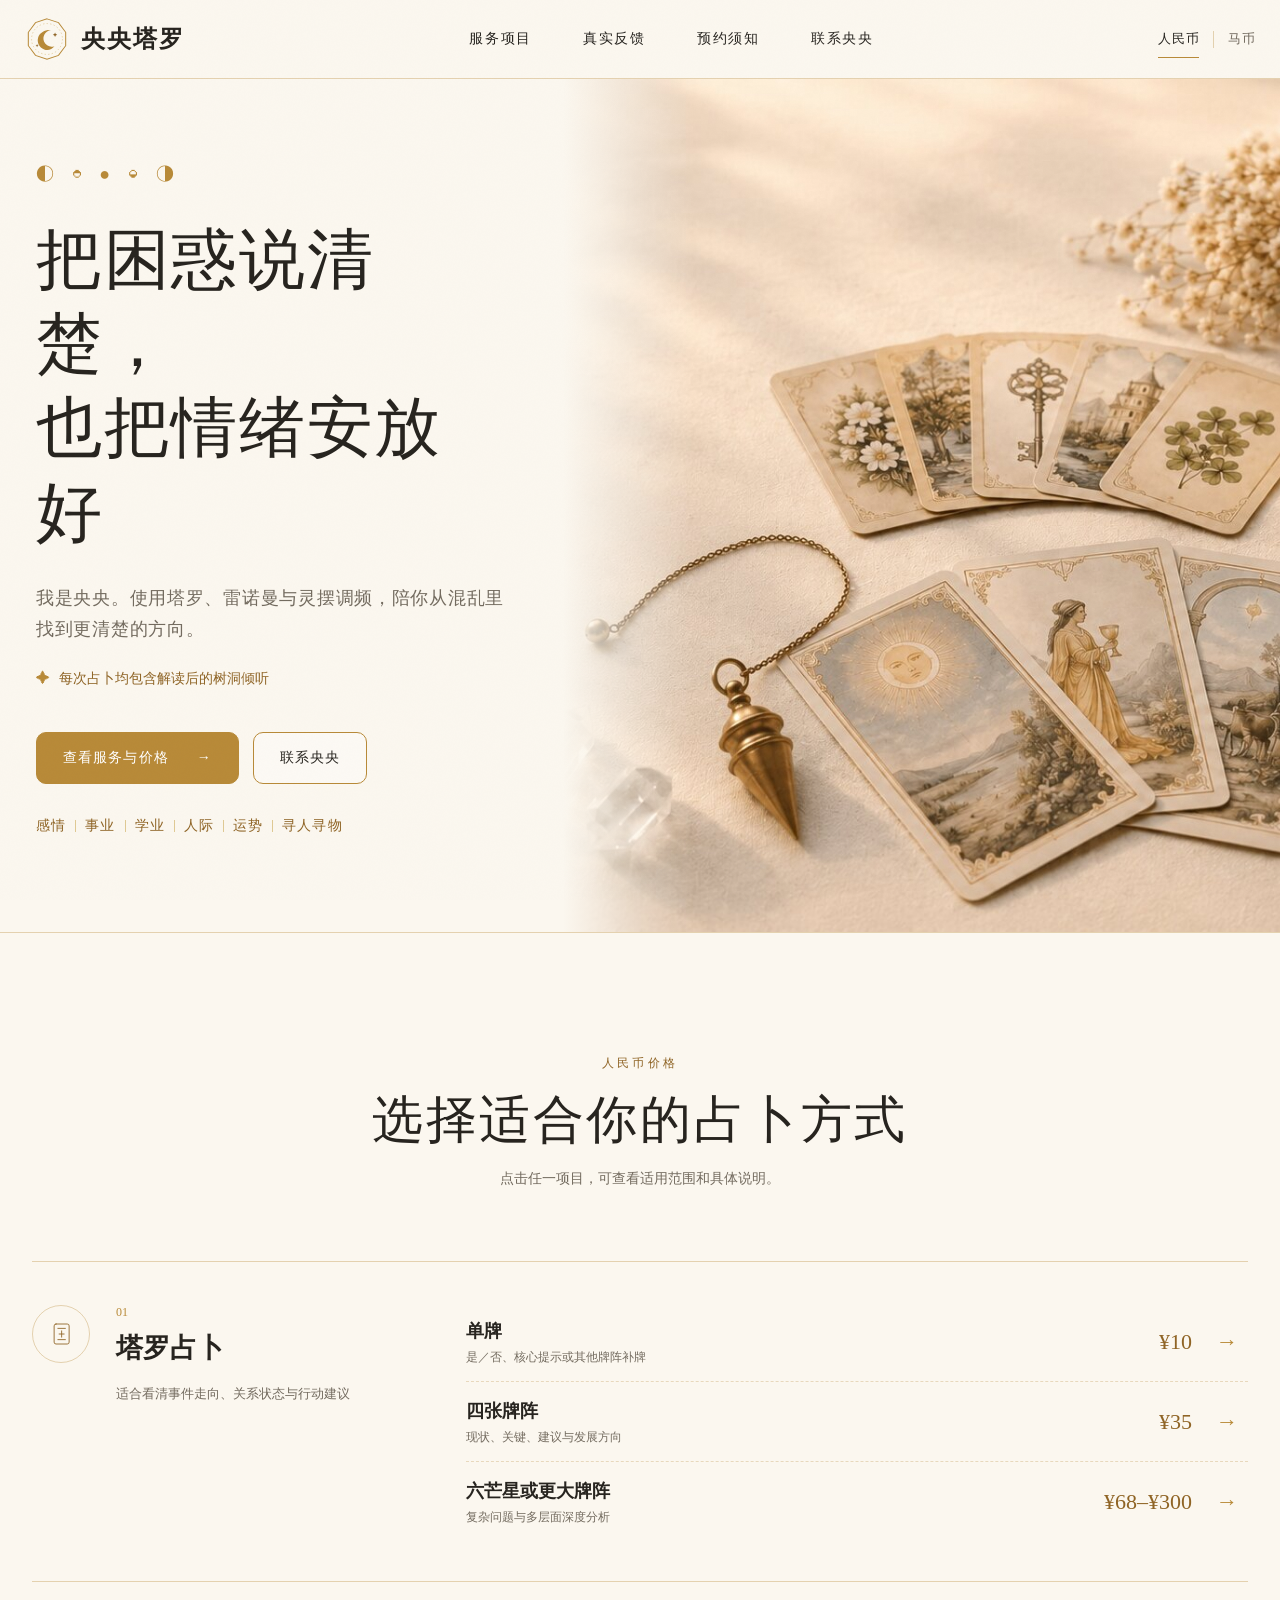
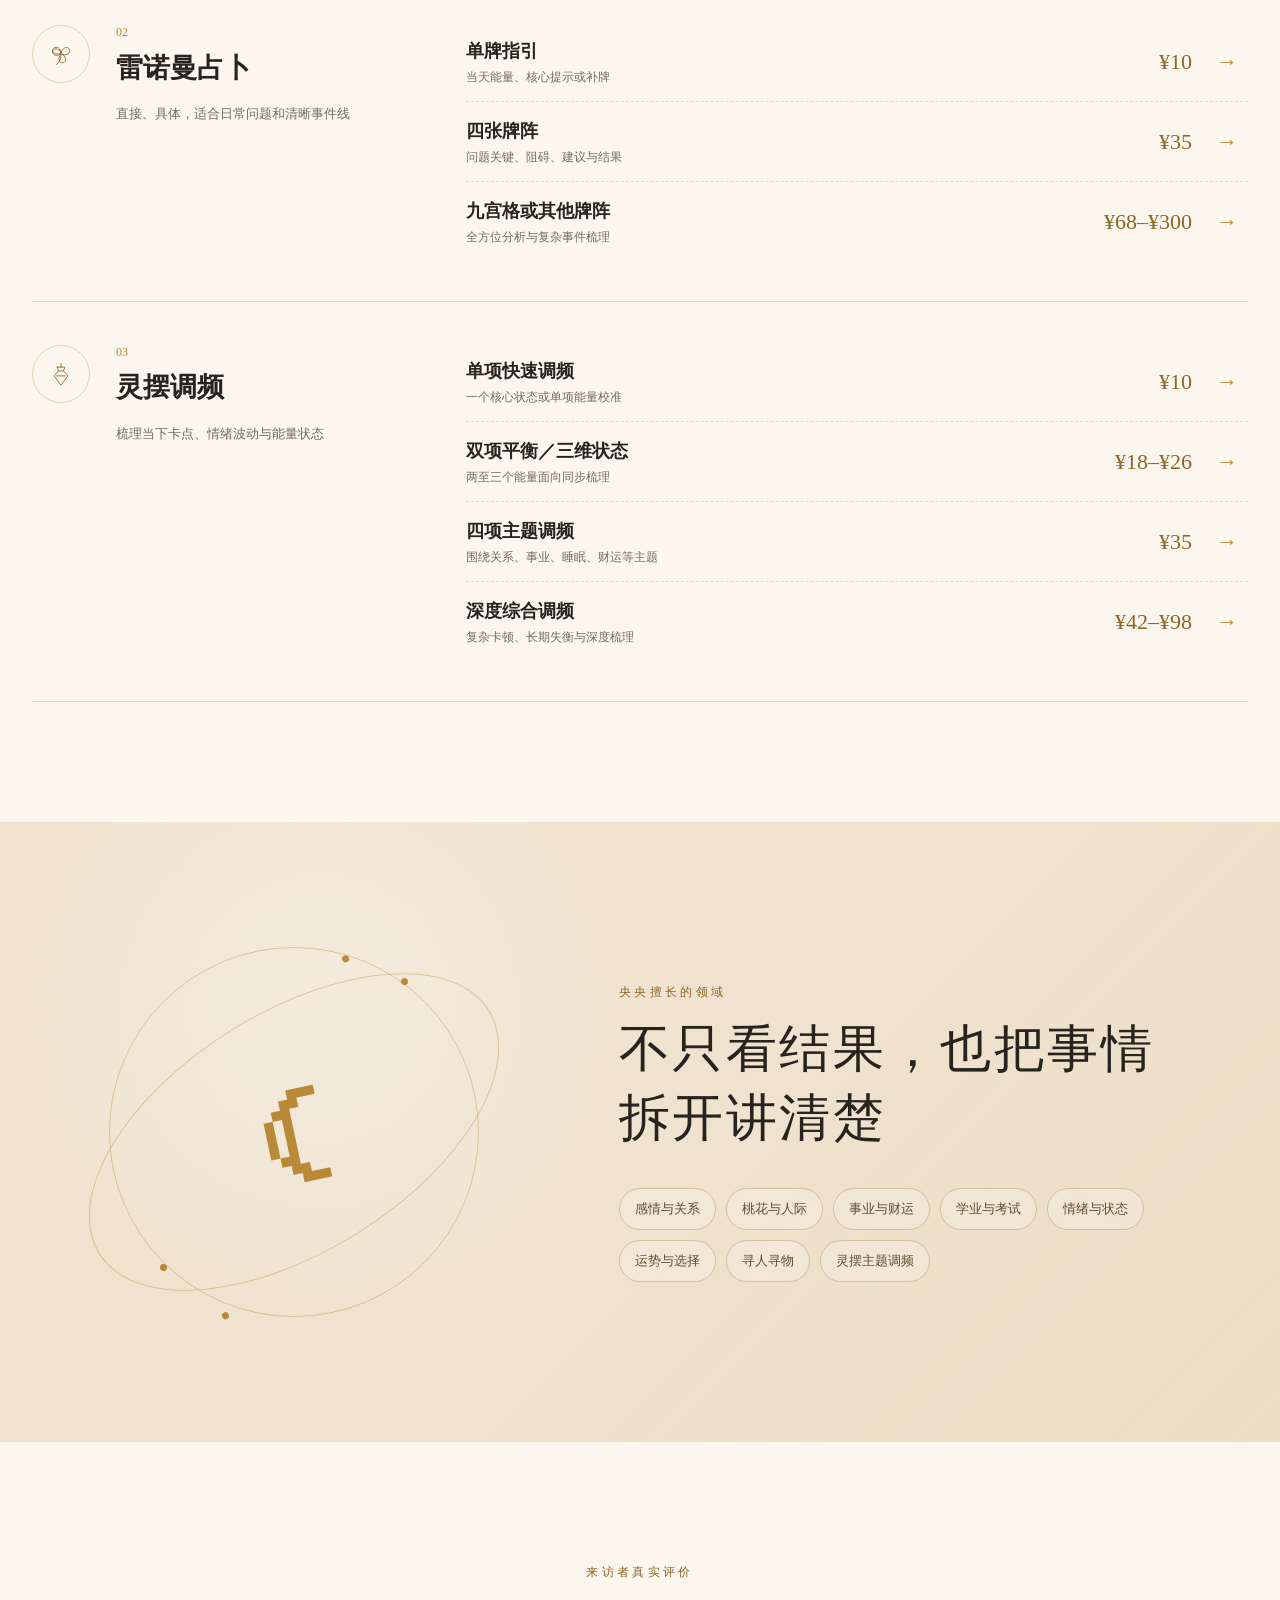
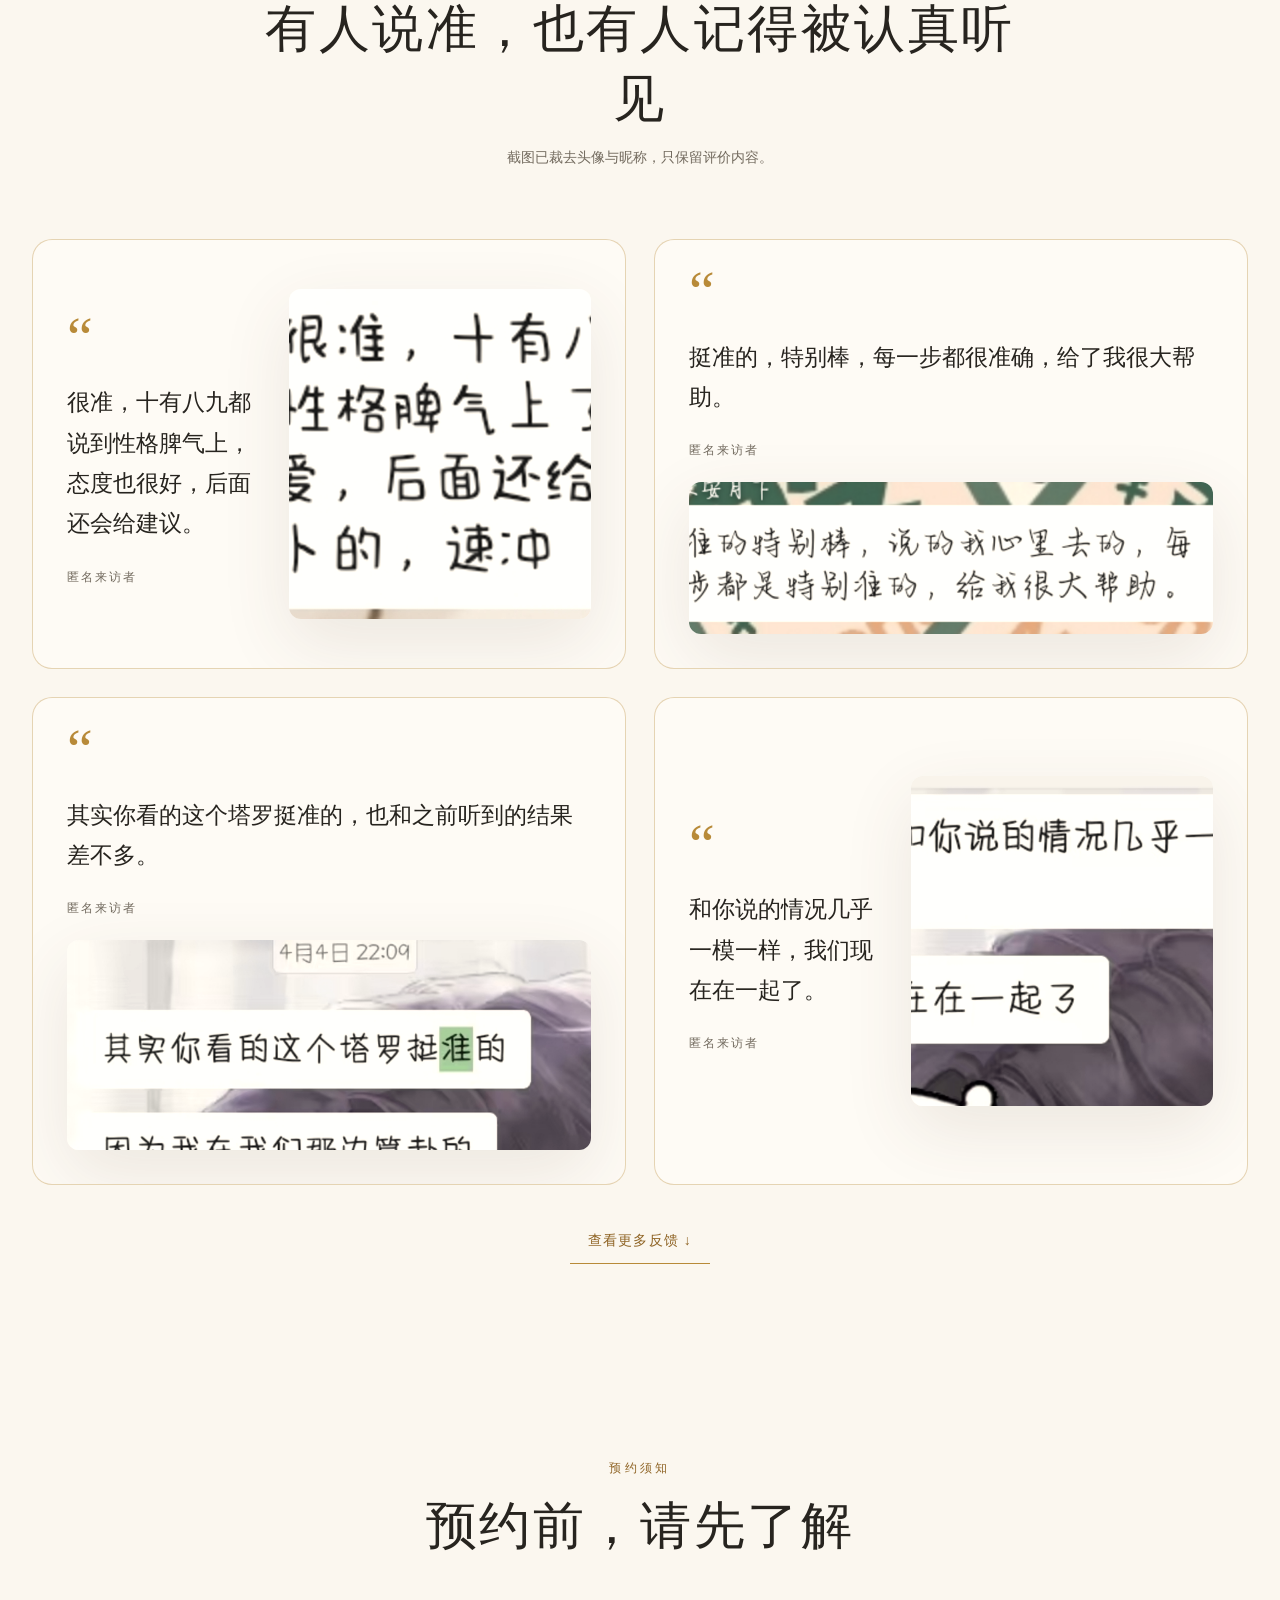
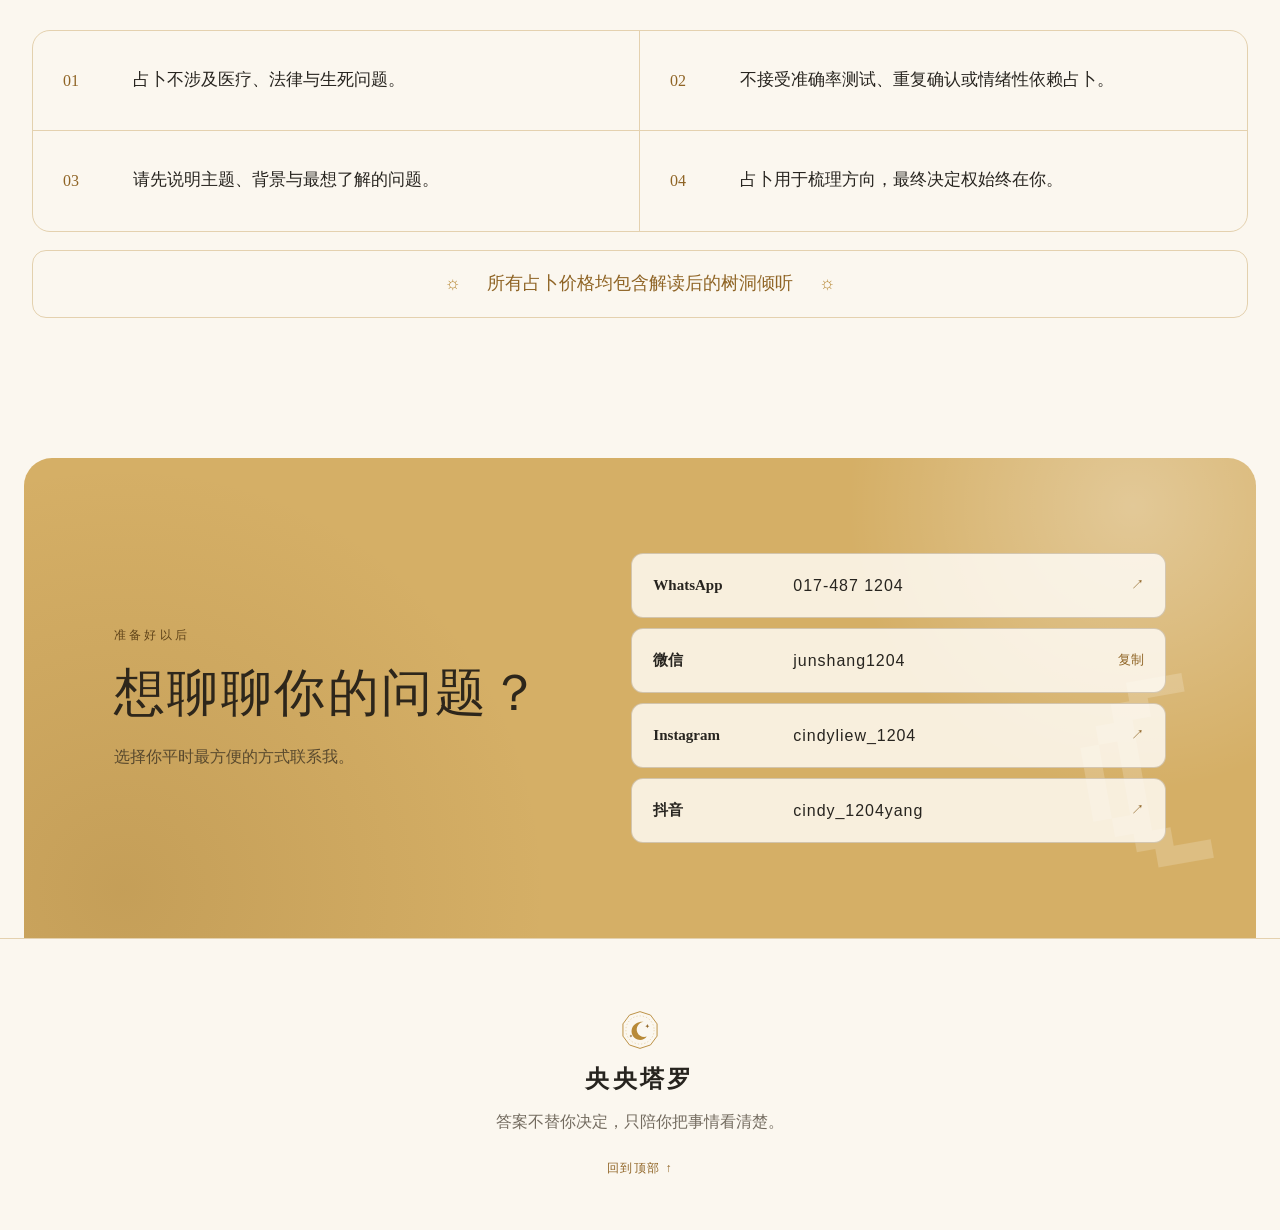
==== index.html @ 9840c4d9 "Publish Yangyang Tarot website" ====
<!doctype html>
<html lang="zh-CN">
  <head>
    <meta charset="UTF-8" />
    <meta name="viewport" content="width=device-width, initial-scale=1.0" />
    <meta name="theme-color" content="#fbf7ef" />
    <meta name="description" content="央央塔罗：塔罗、雷诺曼与灵摆调频，占卜后包含树洞倾听。" />
    <meta property="og:title" content="央央塔罗｜把事情看清楚" />
    <meta property="og:description" content="塔罗、雷诺曼与灵摆调频。每次占卜均包含解读后的树洞倾听。" />
    <meta property="og:url" content="https://xizhou1204.github.io/yangyang-tarot/" />
    <meta property="og:image" content="https://xizhou1204.github.io/yangyang-tarot/assets/images/hero-still-life-v2.jpg" />
    <meta name="twitter:card" content="summary_large_image" />
    <title>央央塔罗｜人民币服务</title>
    <link rel="icon" href="./favicon.svg" type="image/svg+xml" />
    <link rel="manifest" href="./site.webmanifest" />
    <link rel="stylesheet" href="./styles.css" />
    <script src="./app.js" defer></script>
  </head>
  <body data-currency="rmb">
    <a class="skip-link" href="#main">跳到主要内容</a>
    <header class="site-header">
      <div class="header-inner">
        <a class="brand" href="./index.html" aria-label="央央塔罗首页">
          <img src="./assets/brand-mark.svg" alt="" width="46" height="46" />
          <span>央央塔罗</span>
        </a>
        <button class="menu-toggle" type="button" aria-expanded="false" aria-controls="site-nav">
          <span></span><span></span>
          <span class="sr-only">打开菜单</span>
        </button>
        <nav class="site-nav" id="site-nav" aria-label="主要导航">
          <a href="#services">服务项目</a>
          <a href="#feedback">真实反馈</a>
          <a href="#notes">预约须知</a>
          <a href="#contact">联系央央</a>
        </nav>
        <div class="currency-switch" aria-label="选择价格币种">
          <a class="active" href="./index.html" aria-current="page">人民币</a>
          <i aria-hidden="true"></i>
          <a href="./myr.html">马币</a>
        </div>
      </div>
    </header>

    <main id="main">
      <section class="hero" aria-labelledby="hero-title">
        <div class="hero-copy reveal">
          <div class="moon-phases" aria-hidden="true">◐ ◓ ● ◒ ◑</div>
          <h1 id="hero-title">把困惑说清楚，<br />也把情绪安放好</h1>
          <p class="hero-intro">我是央央。使用塔罗、雷诺曼与灵摆调频，陪你从混乱里找到更清楚的方向。</p>
          <p class="included-note"><span aria-hidden="true">✦</span> 每次占卜均包含解读后的树洞倾听</p>
          <div class="hero-actions">
            <a class="button button-primary" href="#services">查看服务与价格 <span aria-hidden="true">→</span></a>
            <a class="button button-secondary" href="#contact">联系央央</a>
          </div>
          <p class="scope-line">感情 <i></i> 事业 <i></i> 学业 <i></i> 人际 <i></i> 运势 <i></i> 寻人寻物</p>
        </div>
        <figure class="hero-visual reveal" aria-label="塔罗牌、雷诺曼牌与灵摆静物">
          <img src="./assets/images/hero-still-life-v2.jpg" alt="奶油色桌面上的塔罗牌、雷诺曼牌、灵摆和水晶" />
        </figure>
      </section>

      <section class="services section-shell" id="services" aria-labelledby="services-title">
        <header class="section-heading reveal">
          <p>人民币价格</p>
          <h2 id="services-title">选择适合你的占卜方式</h2>
          <span>点击任一项目，可查看适用范围和具体说明。</span>
        </header>
        <div class="service-groups" id="service-groups"></div>
      </section>

      <section class="expertise" aria-labelledby="expertise-title">
        <div class="expertise-art" aria-hidden="true">
          <span class="orbit orbit-one"></span><span class="orbit orbit-two"></span><b>☾</b>
        </div>
        <div class="expertise-copy reveal">
          <p>央央擅长的领域</p>
          <h2 id="expertise-title">不只看结果，也把事情拆开讲清楚</h2>
          <div class="topic-list" aria-label="擅长领域">
            <span>感情与关系</span><span>桃花与人际</span><span>事业与财运</span><span>学业与考试</span><span>情绪与状态</span><span>运势与选择</span><span>寻人寻物</span><span>灵摆主题调频</span>
          </div>
        </div>
      </section>

      <section class="feedback section-shell" id="feedback" aria-labelledby="feedback-title">
        <header class="section-heading reveal">
          <p>来访者真实评价</p>
          <h2 id="feedback-title">有人说准，也有人记得被认真听见</h2>
          <span>截图已裁去头像与昵称，只保留评价内容。</span>
        </header>
        <div class="feedback-grid">
          <article class="quote-panel quote-panel-wide reveal">
            <div class="quote-copy"><b>“</b><p>很准，十有八九都说到性格脾气上，态度也很好，后面还会给建议。</p><span>匿名来访者</span></div>
            <img src="./assets/feedback/feedback-accuracy.jpg" alt="匿名客户评价：占卜很准，态度很好，也给了建议" loading="lazy" />
          </article>
          <article class="quote-panel reveal">
            <div class="quote-copy"><b>“</b><p>挺准的，特别棒，每一步都很准确，给了我很大帮助。</p><span>匿名来访者</span></div>
            <img src="./assets/feedback/feedback-gentle.png" alt="匿名客户评价：每一步都很准确，给了很大帮助" loading="lazy" />
          </article>
          <article class="quote-panel extra-feedback reveal" hidden>
            <div class="quote-copy"><b>“</b><p>其实你看的这个塔罗挺准的，也和之前听到的结果差不多。</p><span>匿名来访者</span></div>
            <img src="./assets/feedback/feedback-tarot.jpg" alt="匿名客户评价：塔罗解读很准" loading="lazy" />
          </article>
          <article class="quote-panel quote-panel-wide extra-feedback reveal" hidden>
            <div class="quote-copy"><b>“</b><p>和你说的情况几乎一模一样，我们现在在一起了。</p><span>匿名来访者</span></div>
            <img src="./assets/feedback/feedback-result.jpg" alt="匿名客户反馈：后来发生的情况与解读相符" loading="lazy" />
          </article>
        </div>
        <button class="text-button" id="feedback-toggle" type="button" aria-expanded="false">查看更多反馈 <span aria-hidden="true">↓</span></button>
      </section>

      <section class="notes section-shell" id="notes" aria-labelledby="notes-title">
        <header class="section-heading reveal">
          <p>预约须知</p>
          <h2 id="notes-title">预约前，请先了解</h2>
        </header>
        <ol class="notes-list reveal">
          <li><span>01</span><p>占卜不涉及医疗、法律与生死问题。</p></li>
          <li><span>02</span><p>不接受准确率测试、重复确认或情绪性依赖占卜。</p></li>
          <li><span>03</span><p>请先说明主题、背景与最想了解的问题。</p></li>
          <li><span>04</span><p>占卜用于梳理方向，最终决定权始终在你。</p></li>
        </ol>
        <p class="tree-hole-banner reveal"><span aria-hidden="true">☼</span> 所有占卜价格均包含解读后的树洞倾听 <span aria-hidden="true">☼</span></p>
      </section>

      <section class="contact" id="contact" aria-labelledby="contact-title">
        <div class="contact-intro reveal">
          <p>准备好以后</p>
          <h2 id="contact-title">想聊聊你的问题？</h2>
          <span>选择你平时最方便的方式联系我。</span>
        </div>
        <div class="contact-list reveal">
          <a href="https://wa.me/60174871204" target="_blank" rel="noreferrer"><strong>WhatsApp</strong><span>017-487 1204</span><i aria-hidden="true">↗</i></a>
          <button class="copy-contact" type="button" data-copy="junshang1204"><strong>微信</strong><span>junshang1204</span><i aria-hidden="true">复制</i></button>
          <a href="https://www.instagram.com/cindyliew_1204/" target="_blank" rel="noreferrer"><strong>Instagram</strong><span>cindyliew_1204</span><i aria-hidden="true">↗</i></a>
          <a href="https://www.douyin.com/search/cindy_1204yang" target="_blank" rel="noreferrer"><strong>抖音</strong><span>cindy_1204yang</span><i aria-hidden="true">↗</i></a>
        </div>
      </section>
    </main>

    <footer class="site-footer">
      <img src="./assets/brand-mark.svg" alt="" width="42" height="42" />
      <strong>央央塔罗</strong>
      <p>答案不替你决定，只陪你把事情看清楚。</p>
      <a href="#main">回到顶部 ↑</a>
    </footer>

    <dialog class="service-dialog" id="service-dialog" aria-labelledby="dialog-title">
      <button class="dialog-close" type="button" aria-label="关闭详情">×</button>
      <div id="dialog-content"></div>
    </dialog>
    <div class="toast" id="toast" role="status" aria-live="polite"></div>
  </body>
</html>
---- styles.css ----
:root {
  --ivory: #fbf7ef;
  --ivory-deep: #f4ead9;
  --paper: #fffdf8;
  --ink: #27241f;
  --muted: #736b5f;
  --gold: #b88a38;
  --gold-deep: #8f6425;
  --gold-pale: #dfc994;
  --line: rgba(184, 138, 56, 0.35);
  --serif: "Noto Serif SC", "Songti SC", STSong, "SimSun", serif;
  --sans: "Noto Sans SC", "PingFang SC", "Microsoft YaHei", sans-serif;
  --shadow: 0 24px 70px rgba(89, 63, 25, 0.11);
}

* { box-sizing: border-box; }
html { scroll-behavior: smooth; }
body { margin: 0; color: var(--ink); background: var(--ivory); font-family: var(--sans); font-size: 16px; line-height: 1.7; -webkit-font-smoothing: antialiased; }
body::before { content: ""; position: fixed; inset: 0; pointer-events: none; opacity: .18; z-index: 50; background-image: url("data:image/svg+xml,%3Csvg xmlns='http://www.w3.org/2000/svg' width='160' height='160' viewBox='0 0 160 160'%3E%3Cfilter id='n'%3E%3CfeTurbulence type='fractalNoise' baseFrequency='.7' numOctaves='2' stitchTiles='stitch'/%3E%3C/filter%3E%3Crect width='100%25' height='100%25' filter='url(%23n)' opacity='.08'/%3E%3C/svg%3E"); }
a { color: inherit; text-decoration: none; }
button, input, textarea { font: inherit; }
button { color: inherit; }
img { display: block; max-width: 100%; }
.sr-only { position: absolute; width: 1px; height: 1px; margin: -1px; overflow: hidden; clip: rect(0,0,0,0); white-space: nowrap; }
.skip-link { position: fixed; top: -80px; left: 18px; z-index: 100; padding: 10px 16px; background: var(--ink); color: white; border-radius: 0 0 8px 8px; }
.skip-link:focus { top: 0; }

.site-header { position: sticky; top: 0; z-index: 40; border-bottom: 1px solid var(--line); background: rgba(251, 247, 239, 0.92); backdrop-filter: blur(14px); }
.header-inner { width: min(1320px, calc(100% - 48px)); min-height: 78px; margin: auto; display: grid; grid-template-columns: auto 1fr auto; align-items: center; gap: 38px; }
.brand { display: inline-flex; align-items: center; gap: 11px; font-family: var(--serif); font-size: 24px; font-weight: 700; letter-spacing: .08em; }
.brand img { width: 46px; height: 46px; }
.site-nav { display: flex; justify-content: center; gap: clamp(26px, 4vw, 64px); }
.site-nav a { position: relative; font-size: 14px; letter-spacing: .12em; }
.site-nav a::after { content: ""; position: absolute; left: 0; right: 100%; bottom: -9px; height: 1px; background: var(--gold); transition: right .25s ease; }
.site-nav a:hover::after, .site-nav a:focus-visible::after { right: 0; }
.currency-switch { display: flex; align-items: center; gap: 14px; font-size: 13px; letter-spacing: .06em; }
.currency-switch i { width: 1px; height: 17px; background: var(--line); }
.currency-switch a { position: relative; color: var(--muted); }
.currency-switch a.active { color: var(--ink); }
.currency-switch a.active::after { content: ""; position: absolute; height: 1px; left: 0; right: 0; bottom: -8px; background: var(--gold); }
.menu-toggle { display: none; background: none; border: 0; padding: 10px; }

.hero { min-height: calc(100svh - 78px); display: grid; grid-template-columns: minmax(440px, .88fr) 1.12fr; align-items: stretch; border-bottom: 1px solid var(--line); overflow: hidden; }
.hero-copy { align-self: center; width: min(610px, calc(100% - 60px)); margin-left: max(36px, calc((100vw - 1320px) / 2)); padding: 80px 32px 80px 0; position: relative; z-index: 2; }
.moon-phases { color: var(--gold); font-family: var(--serif); letter-spacing: .38em; font-size: 18px; margin-bottom: 28px; }
.hero h1 { font-family: var(--serif); font-size: clamp(48px, 5.15vw, 82px); font-weight: 500; line-height: 1.28; letter-spacing: .025em; margin: 0 0 28px; }
.hero-intro { max-width: 570px; color: var(--muted); font-family: var(--serif); font-size: 18px; letter-spacing: .04em; margin: 0 0 16px; }
.included-note { display: inline-flex; align-items: center; gap: 9px; padding: 7px 0; color: var(--gold-deep); font-size: 14px; margin: 0; }
.included-note span { color: var(--gold); }
.hero-actions { display: flex; gap: 14px; margin: 34px 0 30px; }
.button { min-height: 52px; display: inline-flex; align-items: center; justify-content: center; gap: 28px; padding: 0 26px; border: 1px solid var(--gold); border-radius: 10px; font-size: 14px; letter-spacing: .08em; transition: transform .25s ease, box-shadow .25s ease, background .25s ease; }
.button:hover { transform: translateY(-2px); box-shadow: 0 12px 28px rgba(104, 75, 30, .14); }
.button-primary { color: white; background: var(--gold); }
.button-primary:hover { background: var(--gold-deep); }
.button-secondary { background: rgba(255,255,255,.28); }
.scope-line { display: flex; flex-wrap: wrap; align-items: center; gap: 9px; color: var(--gold-deep); font-family: var(--serif); font-size: 14px; letter-spacing: .08em; }
.scope-line i { width: 1px; height: 12px; background: var(--gold-pale); }
.hero-visual { margin: 0; min-width: 0; overflow: hidden; position: relative; background: var(--ivory-deep); }
.hero-visual::before { content: ""; position: absolute; inset: 0 auto 0 0; width: 18%; z-index: 1; background: linear-gradient(90deg, var(--ivory), transparent); }
.hero-visual img { width: 100%; height: 100%; object-fit: cover; object-position: 52% center; }

.section-shell { width: min(1240px, calc(100% - 64px)); margin: 0 auto; padding: 120px 0; }
.section-heading { text-align: center; max-width: 790px; margin: 0 auto 70px; }
.section-heading > p, .expertise-copy > p, .contact-intro > p { margin: 0 0 12px; color: var(--gold-deep); font-size: 12px; letter-spacing: .28em; }
.section-heading h2, .expertise h2, .contact h2 { margin: 0; font-family: var(--serif); font-weight: 500; font-size: clamp(34px, 4vw, 56px); line-height: 1.35; letter-spacing: .05em; }
.section-heading > span { display: block; margin-top: 13px; color: var(--muted); font-size: 14px; }
.service-groups { border-top: 1px solid var(--line); }
.service-group { display: grid; grid-template-columns: minmax(260px, .72fr) 1.45fr; gap: 46px; padding: 40px 0; border-bottom: 1px solid var(--line); }
.service-intro { position: relative; padding-left: 84px; align-self: start; }
.service-icon { position: absolute; left: 0; top: 3px; width: 58px; height: 58px; border: 1px solid var(--line); border-radius: 50%; display: grid; place-items: center; color: var(--gold-deep); }
.service-icon svg { width: 30px; height: 30px; fill: none; stroke: currentColor; stroke-width: 1.4; stroke-linecap: round; stroke-linejoin: round; }
.service-intro > p { margin: 0; color: var(--gold); font-family: var(--serif); font-size: 12px; }
.service-intro h3 { font-family: var(--serif); font-size: 27px; margin: 3px 0 8px; font-weight: 600; }
.service-intro > span { color: var(--muted); font-size: 13px; line-height: 1.7; }
.price-list { display: grid; }
.price-row { width: 100%; min-height: 74px; padding: 14px 0; display: grid; grid-template-columns: 1fr auto 32px; align-items: center; gap: 24px; text-align: left; border: 0; border-bottom: 1px dashed rgba(184,138,56,.28); background: transparent; cursor: pointer; }
.price-row:last-child { border-bottom: 0; }
.price-row span { display: flex; flex-direction: column; }
.price-row strong { font-family: var(--serif); font-size: 18px; font-weight: 600; }
.price-row small { color: var(--muted); font-size: 12px; }
.price-row > b { color: var(--gold-deep); font-family: var(--serif); font-size: 22px; white-space: nowrap; font-weight: 500; }
.price-row > i { color: var(--gold); font-style: normal; font-size: 22px; transition: transform .25s ease; }
.price-row:hover > i { transform: translateX(6px); }

.expertise { position: relative; min-height: 620px; display: grid; grid-template-columns: .92fr 1.08fr; background: #efe2ce; overflow: hidden; }
.expertise::before { content: ""; position: absolute; inset: 0; opacity: .32; background: radial-gradient(circle at 25% 30%, white, transparent 34%), linear-gradient(135deg, transparent 55%, rgba(184,138,56,.18)); }
.expertise-art { min-height: 620px; position: relative; display: grid; place-items: center; }
.expertise-art b { font-family: var(--serif); font-size: 150px; font-weight: 400; color: var(--gold); transform: rotate(-12deg); }
.orbit { position: absolute; border: 1px solid rgba(184,138,56,.4); border-radius: 50%; }
.orbit::after, .orbit::before { content: ""; position: absolute; width: 7px; height: 7px; border-radius: 50%; background: var(--gold); }
.orbit-one { width: 370px; height: 370px; }
.orbit-one::after { top: 30px; right: 70px; }
.orbit-one::before { bottom: 45px; left: 50px; }
.orbit-two { width: 240px; height: 460px; transform: rotate(58deg); }
.orbit-two::after { top: 90px; left: -4px; }
.orbit-two::before { bottom: 70px; right: -4px; }
.expertise-copy { align-self: center; max-width: 650px; padding: 90px 80px 90px 30px; position: relative; }
.topic-list { display: flex; flex-wrap: wrap; gap: 10px; margin-top: 36px; }
.topic-list span { padding: 9px 15px; border: 1px solid rgba(143,100,37,.3); border-radius: 999px; color: #5f4d34; background: rgba(255,255,255,.22); font-size: 13px; }

.feedback { padding-bottom: 104px; }
.feedback-grid { display: grid; grid-template-columns: 1fr 1fr; gap: 28px; align-items: stretch; }
.quote-panel { min-height: 430px; position: relative; display: grid; grid-template-rows: auto 1fr; gap: 20px; padding: 34px; border: 1px solid var(--line); border-radius: 20px; background: rgba(255,253,248,.68); overflow: hidden; }
.quote-panel-wide { grid-template-columns: .8fr 1.2fr; grid-template-rows: 1fr; align-items: center; }
.quote-copy b { color: var(--gold); font-family: Georgia, serif; font-size: 58px; line-height: .6; font-weight: 400; }
.quote-copy p { font-family: var(--serif); font-size: clamp(19px, 1.8vw, 27px); line-height: 1.75; margin: 18px 0; }
.quote-copy span { color: var(--muted); font-size: 12px; letter-spacing: .16em; }
.quote-panel img { width: 100%; height: 100%; max-height: 330px; object-fit: cover; object-position: top; border-radius: 12px; filter: saturate(.72) sepia(.14); box-shadow: var(--shadow); }
.quote-panel:not(.quote-panel-wide) img { max-height: 210px; }
.text-button { display: block; margin: 34px auto 0; padding: 10px 18px; color: var(--gold-deep); background: transparent; border: 0; border-bottom: 1px solid var(--gold); cursor: pointer; font-size: 14px; letter-spacing: .08em; }

.notes { padding-top: 90px; }
.notes-list { list-style: none; padding: 0; margin: 0; display: grid; grid-template-columns: 1fr 1fr; border: 1px solid var(--line); border-radius: 18px; overflow: hidden; }
.notes-list li { display: grid; grid-template-columns: 50px 1fr; align-items: center; gap: 20px; min-height: 100px; padding: 20px 30px; border-bottom: 1px solid var(--line); }
.notes-list li:nth-child(odd) { border-right: 1px solid var(--line); }
.notes-list li:nth-last-child(-n+2) { border-bottom: 0; }
.notes-list span { color: var(--gold-deep); font-family: var(--serif); }
.notes-list p { margin: 0; font-family: var(--serif); font-size: 17px; }
.tree-hole-banner { min-height: 68px; margin: 18px 0 0; display: flex; align-items: center; justify-content: center; gap: 26px; border: 1px solid var(--line); border-radius: 14px; color: var(--gold-deep); font-family: var(--serif); font-size: 18px; text-align: center; }
.tree-hole-banner span { color: var(--gold); }

.contact { width: min(1400px, calc(100% - 48px)); min-height: 480px; margin: 20px auto 0; padding: 80px clamp(40px, 7vw, 110px); display: grid; grid-template-columns: .9fr 1.1fr; align-items: center; gap: 80px; color: #2d261b; border-radius: 28px 28px 0 0; background-color: #d5af66; background-image: radial-gradient(circle at 90% 10%, rgba(255,255,255,.32), transparent 24%), radial-gradient(circle at 8% 90%, rgba(112,73,16,.16), transparent 35%); position: relative; overflow: hidden; }
.contact::before { content: "☾"; position: absolute; right: 40px; bottom: -85px; color: rgba(255,255,255,.18); font-family: var(--serif); font-size: 300px; transform: rotate(-10deg); }
.contact-intro, .contact-list { position: relative; z-index: 1; }
.contact-intro > p { color: #5f4319; }
.contact-intro > span { display: block; margin-top: 16px; color: rgba(45,38,27,.72); }
.contact-list { display: grid; gap: 10px; }
.contact-list a, .contact-list button { min-height: 65px; padding: 0 21px; display: grid; grid-template-columns: 120px 1fr auto; align-items: center; gap: 20px; border: 1px solid rgba(93,60,15,.24); border-radius: 12px; color: var(--ink); background: rgba(255,253,248,.82); text-align: left; cursor: pointer; transition: transform .2s ease, background .2s ease; }
.contact-list a:hover, .contact-list button:hover { transform: translateX(5px); background: var(--paper); }
.contact-list strong { font-family: var(--serif); font-size: 15px; }
.contact-list span { letter-spacing: .06em; }
.contact-list i { color: var(--gold-deep); font-style: normal; font-size: 13px; }

.site-footer { padding: 70px 24px 50px; text-align: center; border-top: 1px solid var(--line); }
.site-footer img { width: 42px; margin: auto; }
.site-footer strong { display: block; margin-top: 8px; font-family: var(--serif); font-size: 24px; letter-spacing: .14em; }
.site-footer p { color: var(--muted); margin: 8px 0 18px; font-family: var(--serif); }
.site-footer a { color: var(--gold-deep); font-size: 12px; letter-spacing: .12em; }

.service-dialog { width: min(620px, calc(100% - 32px)); padding: 0; border: 1px solid var(--line); border-radius: 22px; color: var(--ink); background: var(--paper); box-shadow: 0 30px 110px rgba(43,31,14,.3); }
.service-dialog::backdrop { background: rgba(40,32,22,.54); backdrop-filter: blur(4px); }
.dialog-close { position: absolute; top: 16px; right: 18px; width: 38px; height: 38px; border: 1px solid var(--line); border-radius: 50%; background: transparent; cursor: pointer; font-family: var(--serif); font-size: 22px; }
#dialog-content { padding: 56px; }
.dialog-kicker { color: var(--gold-deep); font-size: 12px; letter-spacing: .2em; }
#dialog-content h2 { margin: 5px 0 14px; font-family: var(--serif); font-size: 38px; }
.dialog-description { color: var(--muted); }
.dialog-selected { margin: 26px 0 14px; padding: 24px; display: grid; grid-template-columns: 1fr auto; gap: 4px 20px; border: 1px solid var(--line); border-radius: 14px; background: var(--ivory); }
.dialog-selected span { font-family: var(--serif); font-size: 20px; }
.dialog-selected strong { color: var(--gold-deep); font-family: var(--serif); font-size: 22px; }
.dialog-selected small { grid-column: 1 / -1; color: var(--muted); }
.dialog-included { margin: 0 0 26px; color: var(--gold-deep); font-size: 13px; }
.toast { position: fixed; left: 50%; bottom: 30px; z-index: 90; padding: 10px 18px; border-radius: 999px; color: white; background: var(--ink); transform: translate(-50%, 20px); opacity: 0; pointer-events: none; transition: .25s ease; }
.toast.show { transform: translate(-50%, 0); opacity: 1; }
.reveal { opacity: 0; transform: translateY(24px); transition: opacity .7s ease, transform .7s ease; }
.reveal.visible { opacity: 1; transform: translateY(0); }

@media (max-width: 980px) {
  .header-inner { width: min(100% - 32px, 900px); grid-template-columns: auto 1fr auto; gap: 14px; }
  .brand span { font-size: 20px; }
  .menu-toggle { display: grid; gap: 6px; justify-self: end; }
  .menu-toggle > span:not(.sr-only) { width: 24px; height: 1px; background: var(--ink); }
  .site-nav { display: none; position: absolute; top: 78px; left: 16px; right: 16px; padding: 22px; flex-direction: column; gap: 14px; border: 1px solid var(--line); border-radius: 0 0 16px 16px; background: var(--paper); box-shadow: var(--shadow); }
  .site-nav.open { display: flex; }
  .currency-switch { grid-column: 2; grid-row: 1; justify-self: center; }
  .hero { grid-template-columns: 1fr; min-height: auto; }
  .hero-copy { width: min(760px, calc(100% - 48px)); margin: 0 auto; padding: 76px 0 52px; }
  .hero-visual { min-height: 480px; }
  .hero-visual::before { inset: 0 0 auto; width: 100%; height: 16%; background: linear-gradient(180deg, var(--ivory), transparent); }
  .hero-visual img { object-position: 57% center; }
  .service-group { grid-template-columns: 1fr; }
  .expertise { grid-template-columns: .75fr 1.25fr; }
  .contact { grid-template-columns: 1fr; gap: 40px; }
}

@media (max-width: 680px) {
  .header-inner { min-height: 68px; }
  .brand img { width: 38px; height: 38px; }
  .brand span { font-size: 18px; }
  .currency-switch { font-size: 12px; gap: 9px; }
  .site-nav { top: 68px; }
  .hero-copy { width: calc(100% - 36px); padding-top: 54px; }
  .moon-phases { font-size: 14px; margin-bottom: 20px; }
  .hero h1 { font-size: clamp(38px, 11.5vw, 52px); line-height: 1.32; letter-spacing: 0; }
  .hero-intro { font-size: 16px; }
  .included-note { align-items: flex-start; }
  .hero-actions { flex-direction: column; align-items: stretch; }
  .button { width: 100%; }
  .hero-visual { min-height: 340px; }
  .hero-visual img { object-position: 62% center; }
  .section-shell { width: calc(100% - 36px); padding: 82px 0; }
  .section-heading { margin-bottom: 46px; text-align: left; }
  .section-heading h2, .expertise h2, .contact h2 { font-size: 34px; }
  .service-group { padding: 32px 0; gap: 24px; }
  .service-intro { padding-left: 70px; }
  .service-icon { width: 50px; height: 50px; }
  .price-row { grid-template-columns: 1fr auto 20px; gap: 12px; }
  .price-row strong { font-size: 16px; }
  .price-row small { max-width: 220px; line-height: 1.5; margin-top: 3px; }
  .price-row > b { font-size: 17px; }
  .expertise { display: block; min-height: 0; }
  .expertise-art { min-height: 320px; }
  .orbit-one { width: 240px; height: 240px; }
  .orbit-two { width: 150px; height: 290px; }
  .expertise-art b { font-size: 100px; }
  .expertise-copy { padding: 60px 24px 76px; }
  .topic-list { margin-top: 28px; }
  .feedback-grid { grid-template-columns: 1fr; }
  .quote-panel, .quote-panel-wide { min-height: 0; padding: 24px; grid-template-columns: 1fr; grid-template-rows: auto auto; }
  .quote-panel img { max-height: 230px; }
  .notes { padding-top: 72px; }
  .notes-list { grid-template-columns: 1fr; }
  .notes-list li, .notes-list li:nth-child(odd) { border-right: 0; border-bottom: 1px solid var(--line); }
  .notes-list li:last-child { border-bottom: 0; }
  .tree-hole-banner { padding: 16px; gap: 9px; font-size: 15px; }
  .contact { width: 100%; margin-top: 0; padding: 68px 18px; border-radius: 0; }
  .contact-list a, .contact-list button { grid-template-columns: 88px 1fr auto; gap: 10px; padding: 0 15px; }
  .contact-list span { font-size: 13px; letter-spacing: 0; }
  #dialog-content { padding: 52px 24px 30px; }
  #dialog-content h2 { font-size: 32px; }
}

@media (prefers-reduced-motion: reduce) {
  *, *::before, *::after { scroll-behavior: auto !important; animation: none !important; transition-duration: .01ms !important; }
  .reveal { opacity: 1; transform: none; }
}
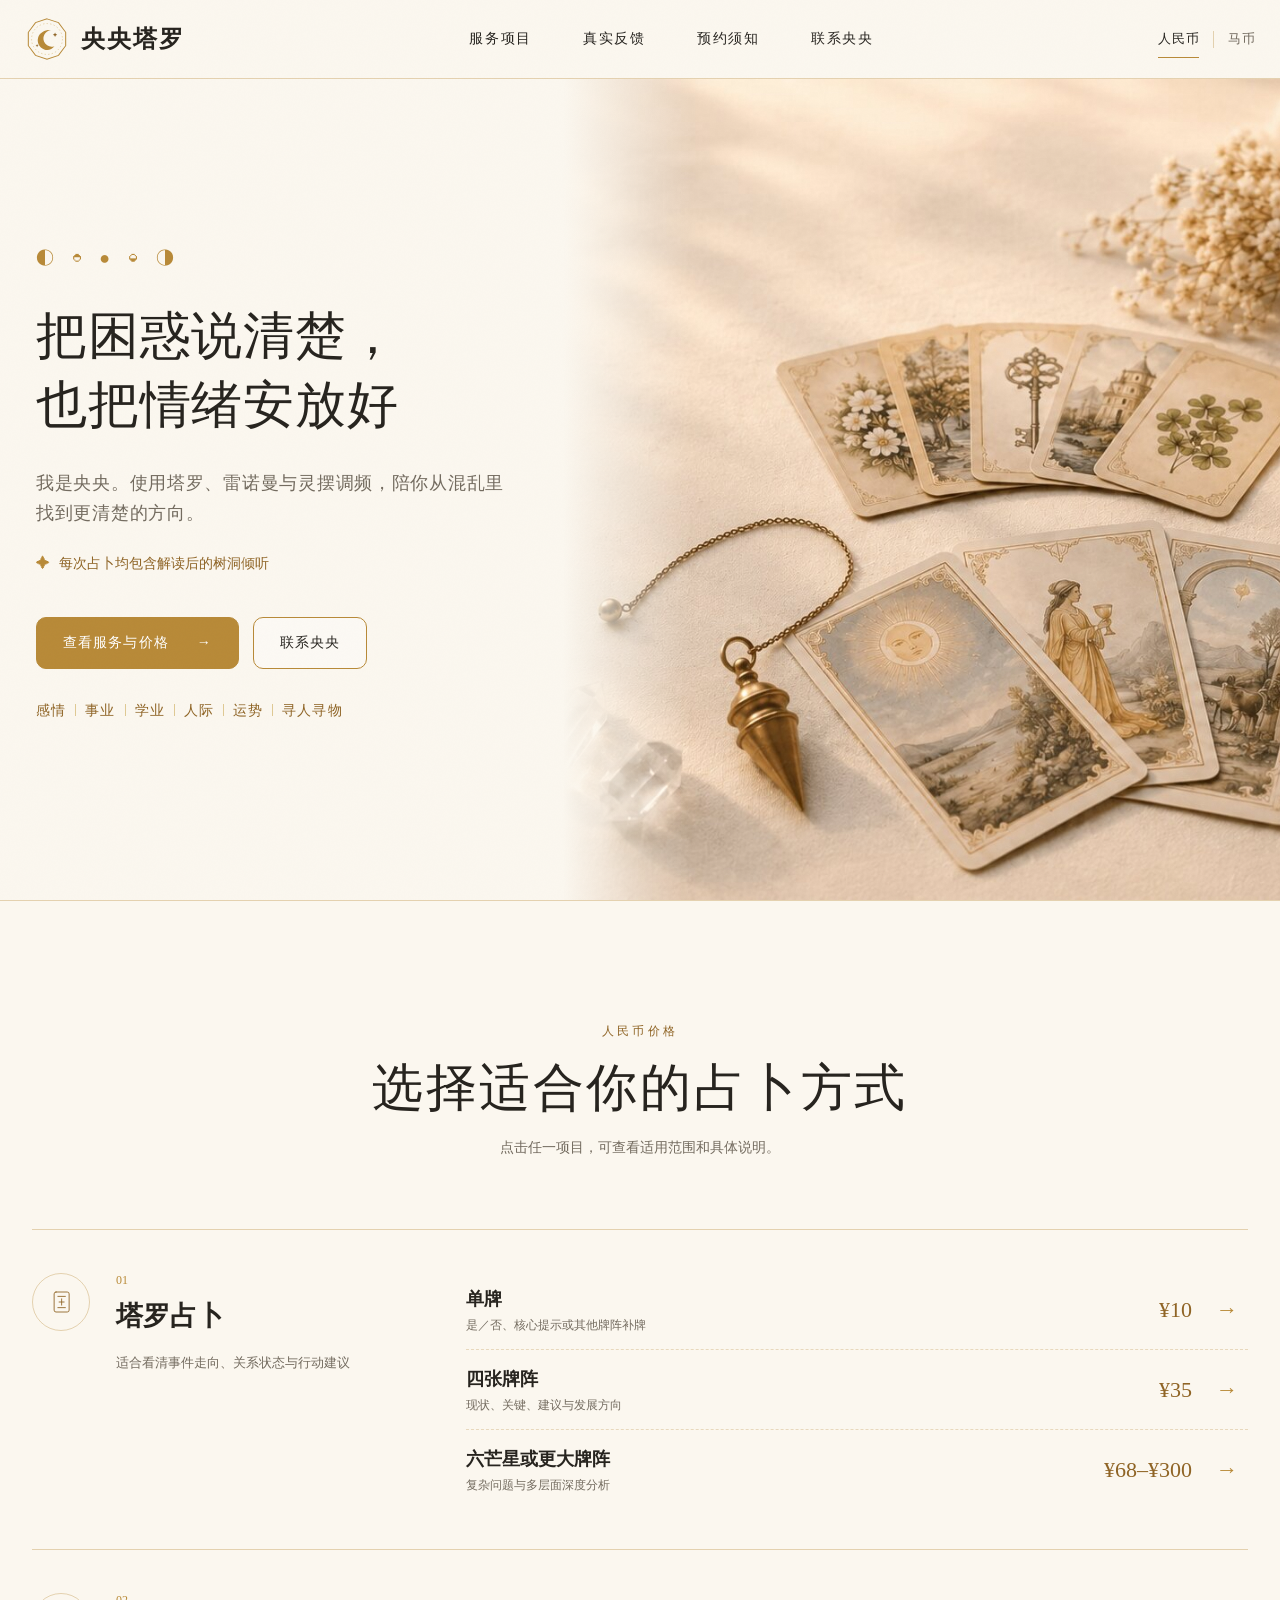
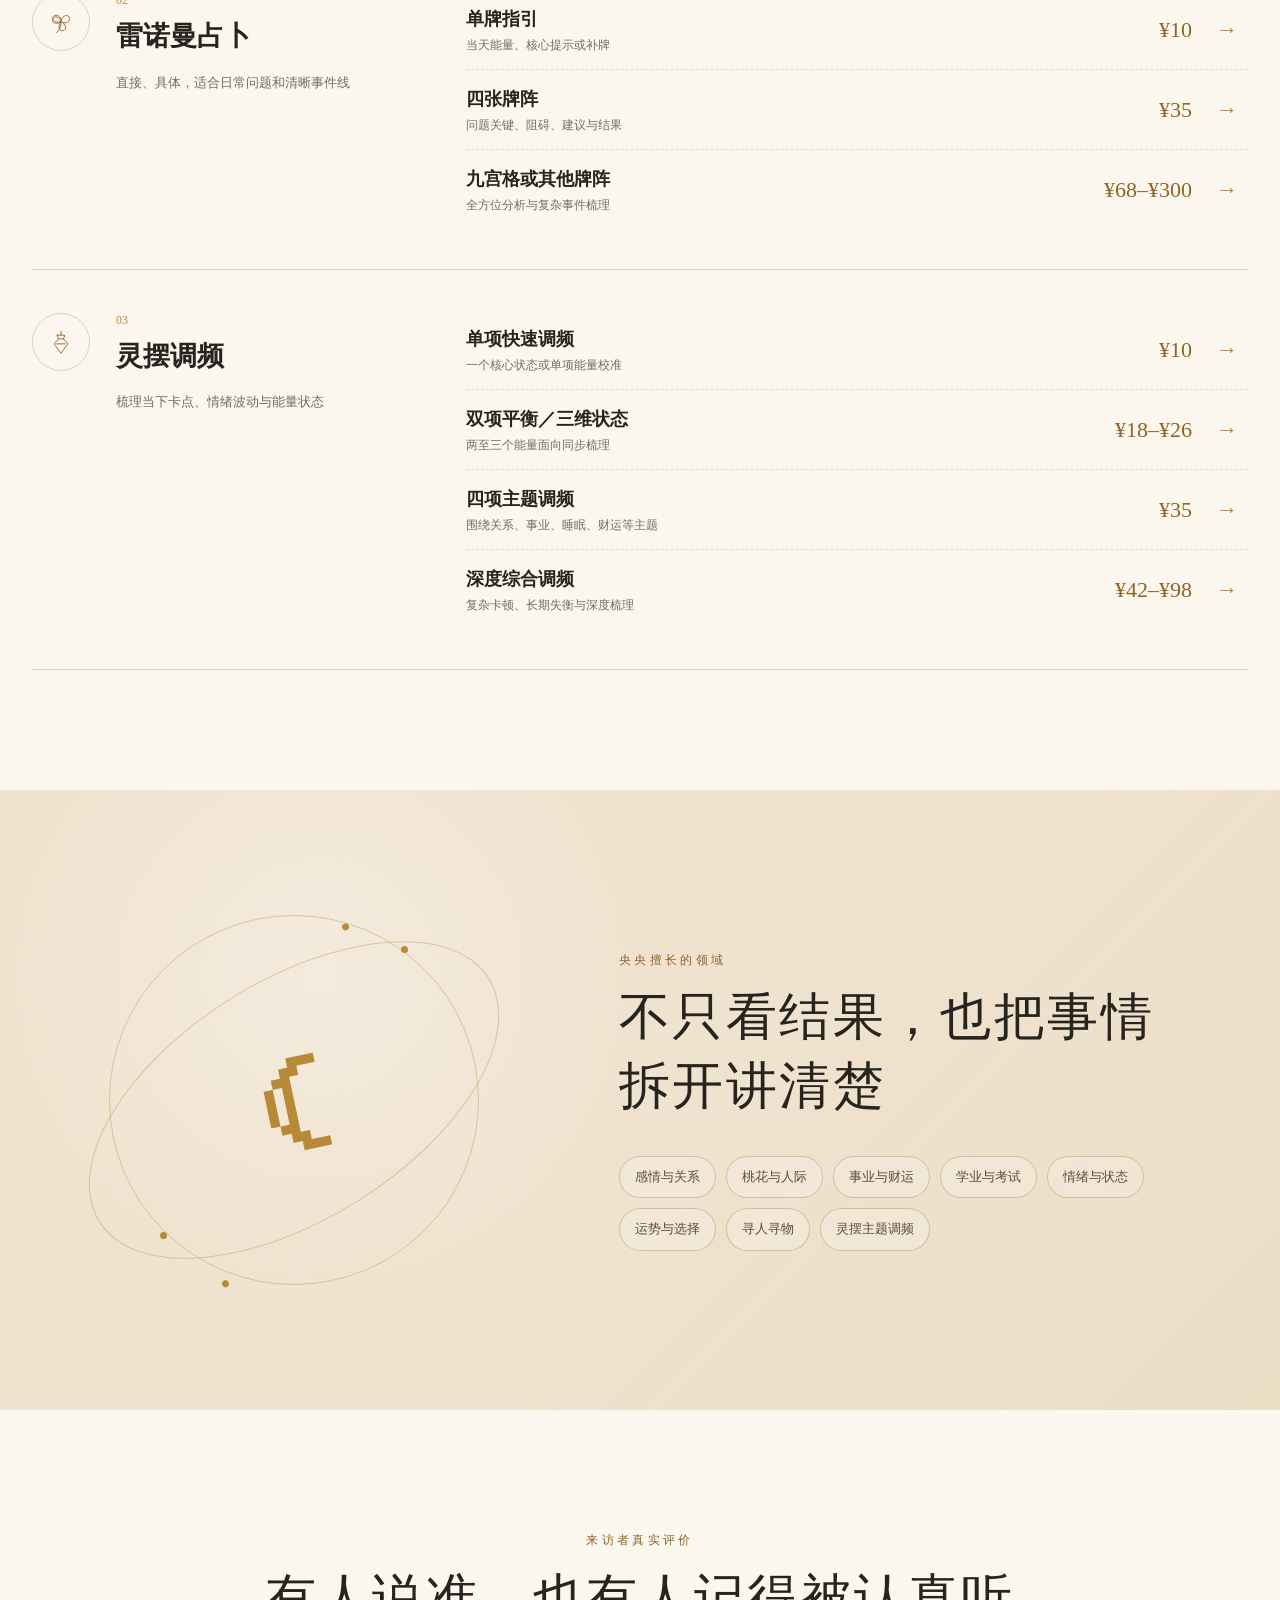
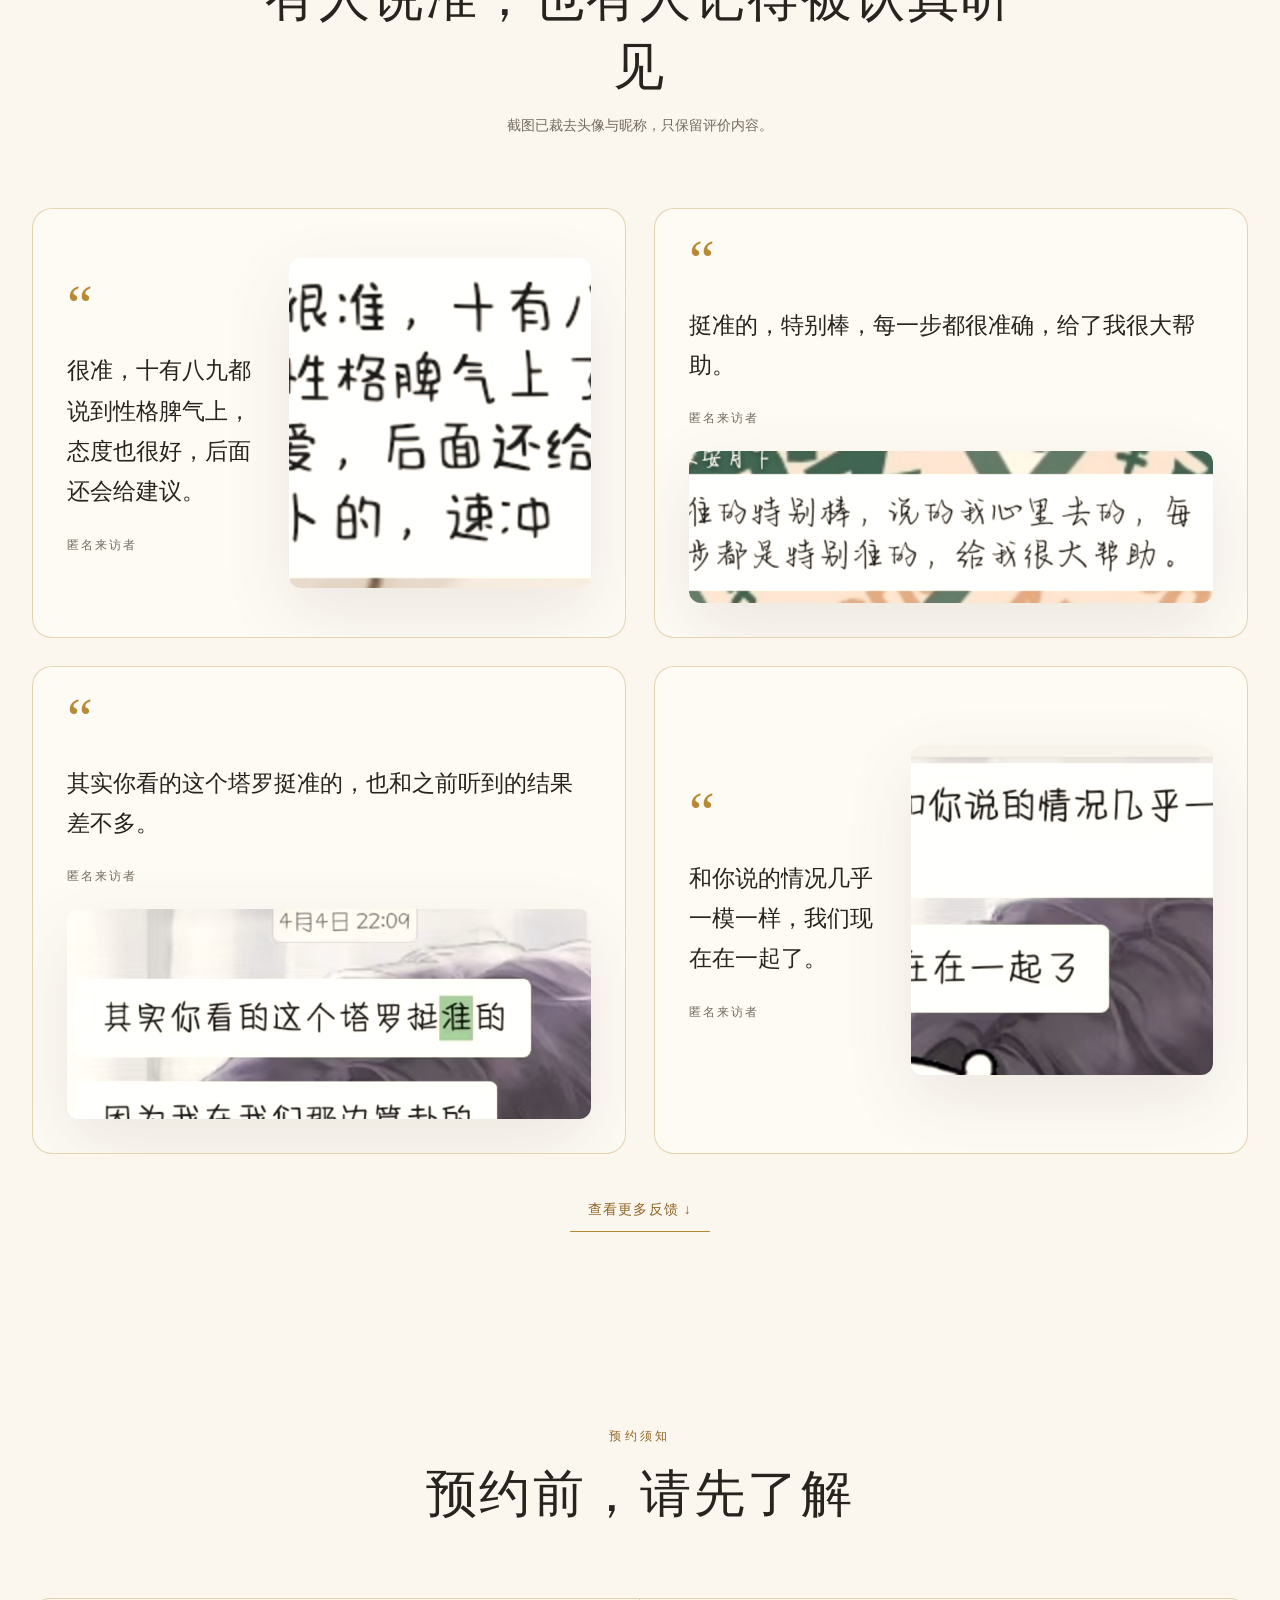
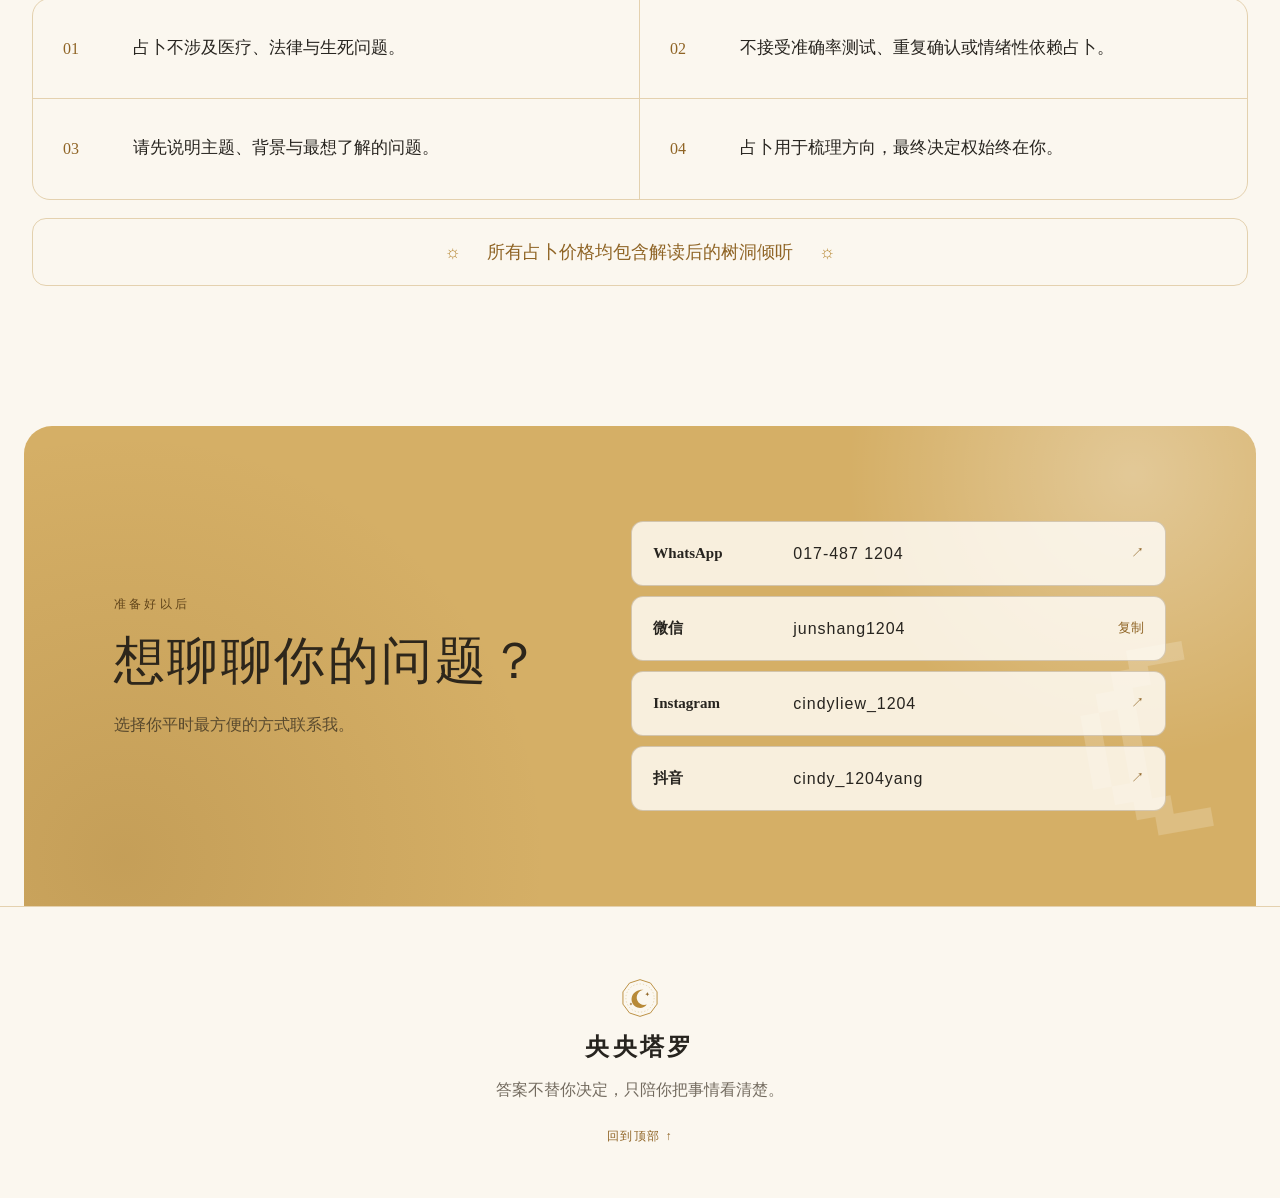
==== commit e123c128: "Refresh homepage stylesheet" ====
--- a/index.html
+++ b/index.html
@@ -13,7 +13,7 @@
     <title>央央塔罗｜人民币服务</title>
     <link rel="icon" href="./favicon.svg" type="image/svg+xml" />
     <link rel="manifest" href="./site.webmanifest" />
-    <link rel="stylesheet" href="./styles.css" />
+    <link rel="stylesheet" href="./styles.css?v=cbba94f" />
     <script src="./app.js" defer></script>
   </head>
   <body data-currency="rmb">
--- a/styles.css
+++ b/styles.css
@@ -43,7 +43,7 @@
 .hero { min-height: calc(100svh - 78px); display: grid; grid-template-columns: minmax(440px, .88fr) 1.12fr; align-items: stretch; border-bottom: 1px solid var(--line); overflow: hidden; }
 .hero-copy { align-self: center; width: min(610px, calc(100% - 60px)); margin-left: max(36px, calc((100vw - 1320px) / 2)); padding: 80px 32px 80px 0; position: relative; z-index: 2; }
 .moon-phases { color: var(--gold); font-family: var(--serif); letter-spacing: .38em; font-size: 18px; margin-bottom: 28px; }
-.hero h1 { font-family: var(--serif); font-size: clamp(48px, 5.15vw, 82px); font-weight: 500; line-height: 1.28; letter-spacing: .025em; margin: 0 0 28px; }
+.hero h1 { margin: 0 0 28px; font-family: var(--serif); font-size: clamp(42px, 4vw, 68px); font-weight: 500; line-height: 1.35; letter-spacing: .015em; white-space: nowrap; }
 .hero-intro { max-width: 570px; color: var(--muted); font-family: var(--serif); font-size: 18px; letter-spacing: .04em; margin: 0 0 16px; }
 .included-note { display: inline-flex; align-items: center; gap: 9px; padding: 7px 0; color: var(--gold-deep); font-size: 14px; margin: 0; }
 .included-note span { color: var(--gold); }
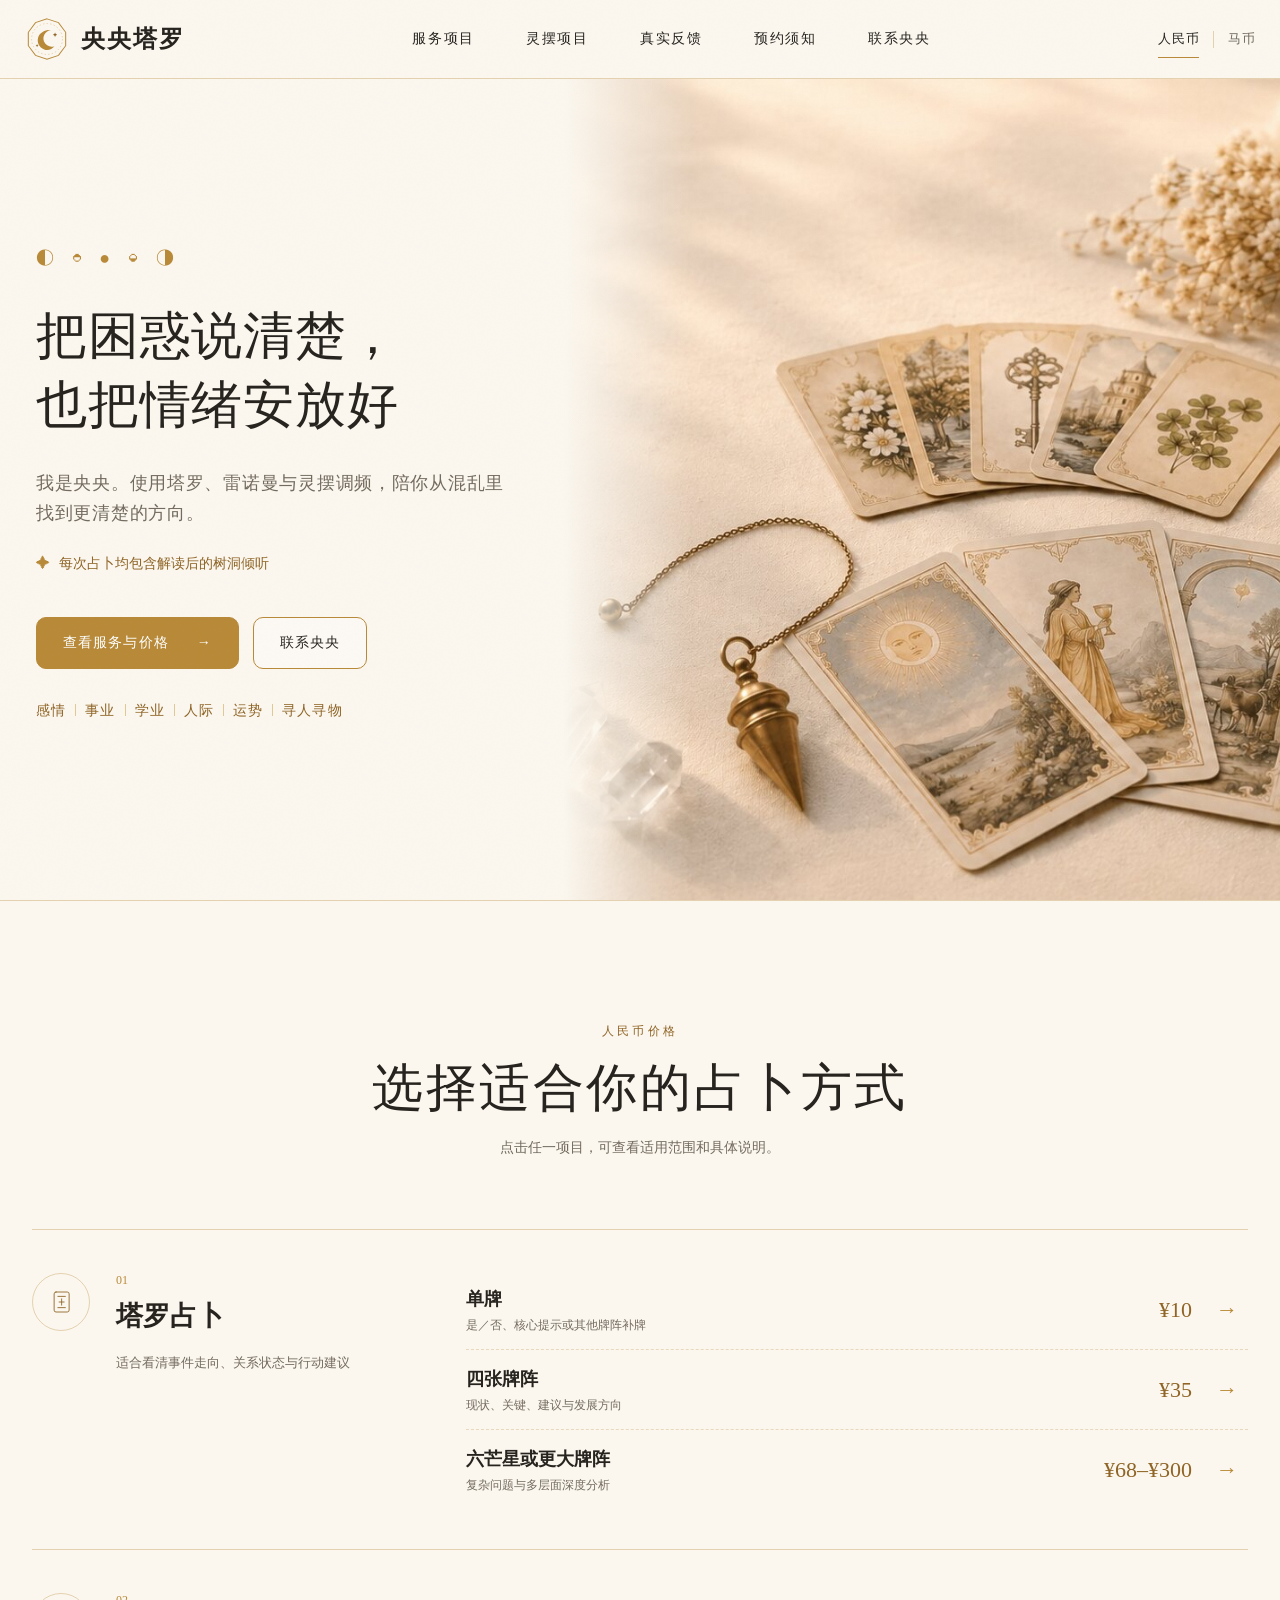
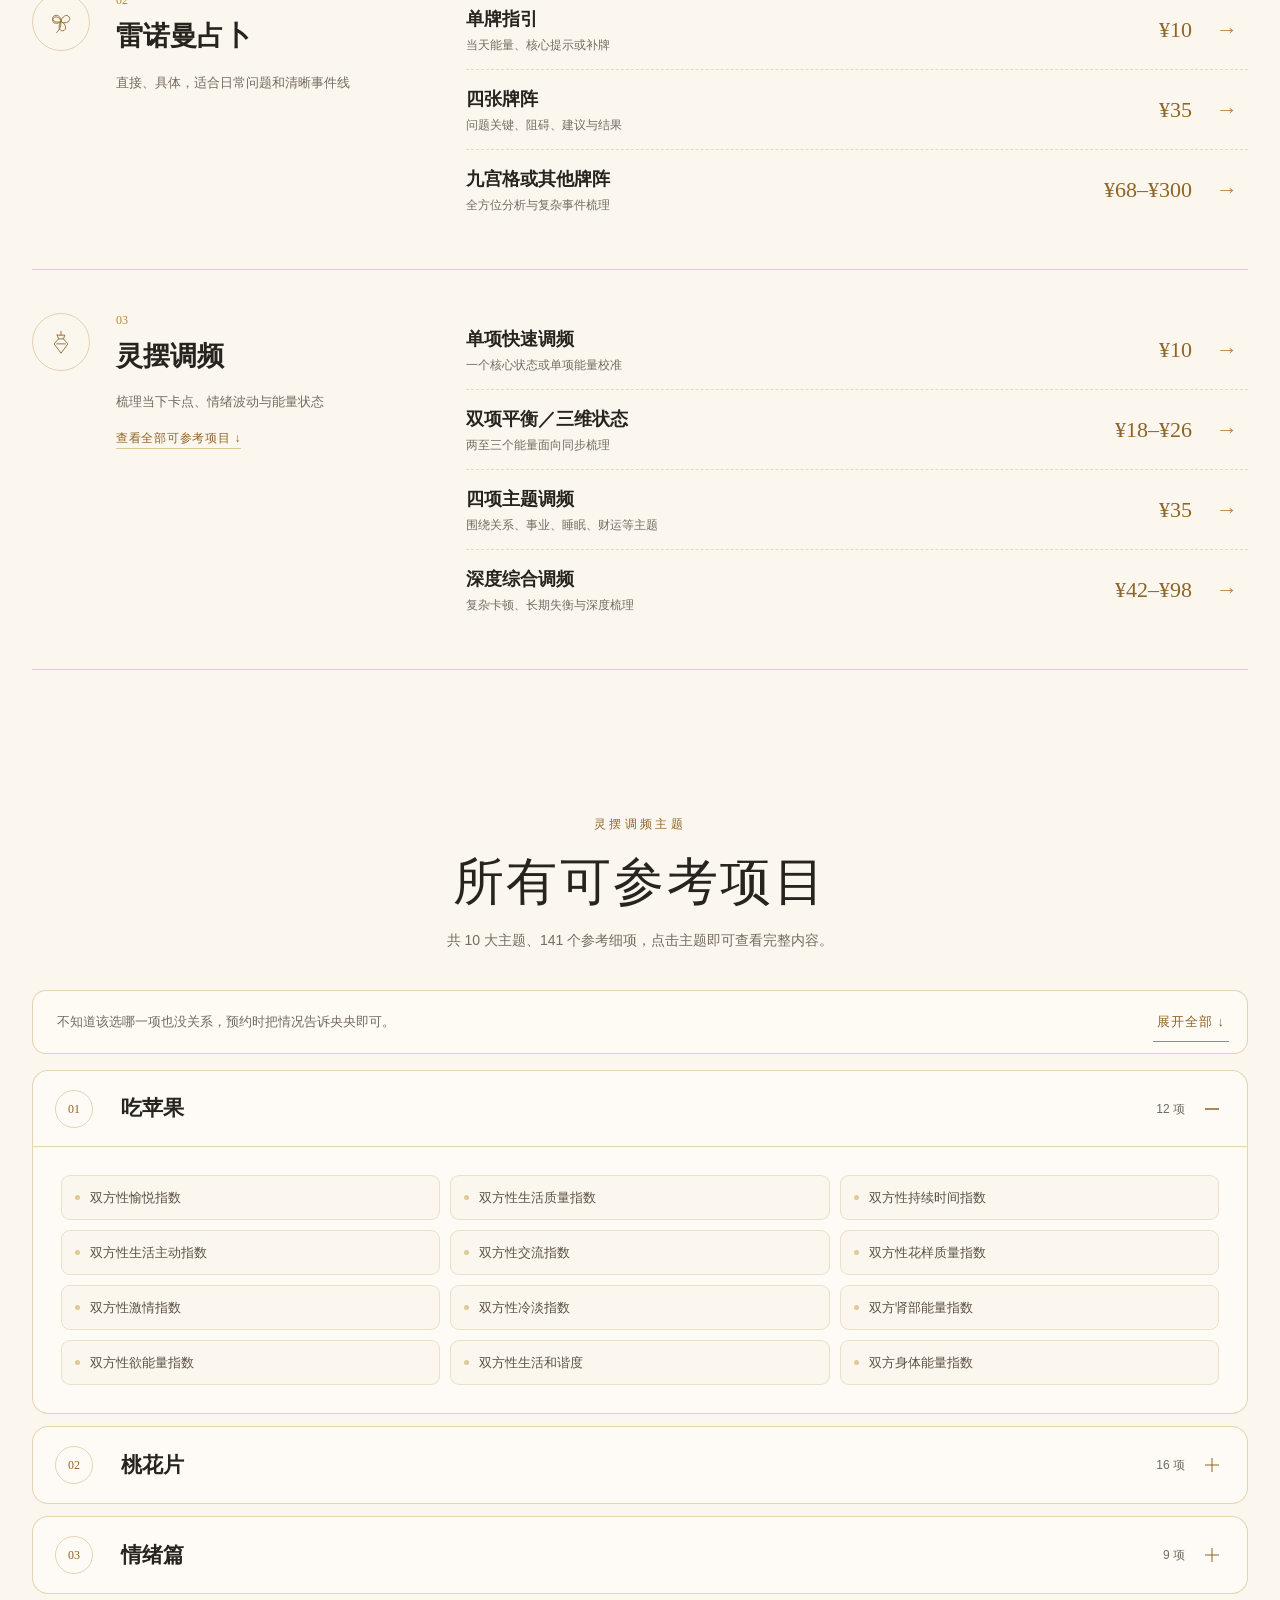
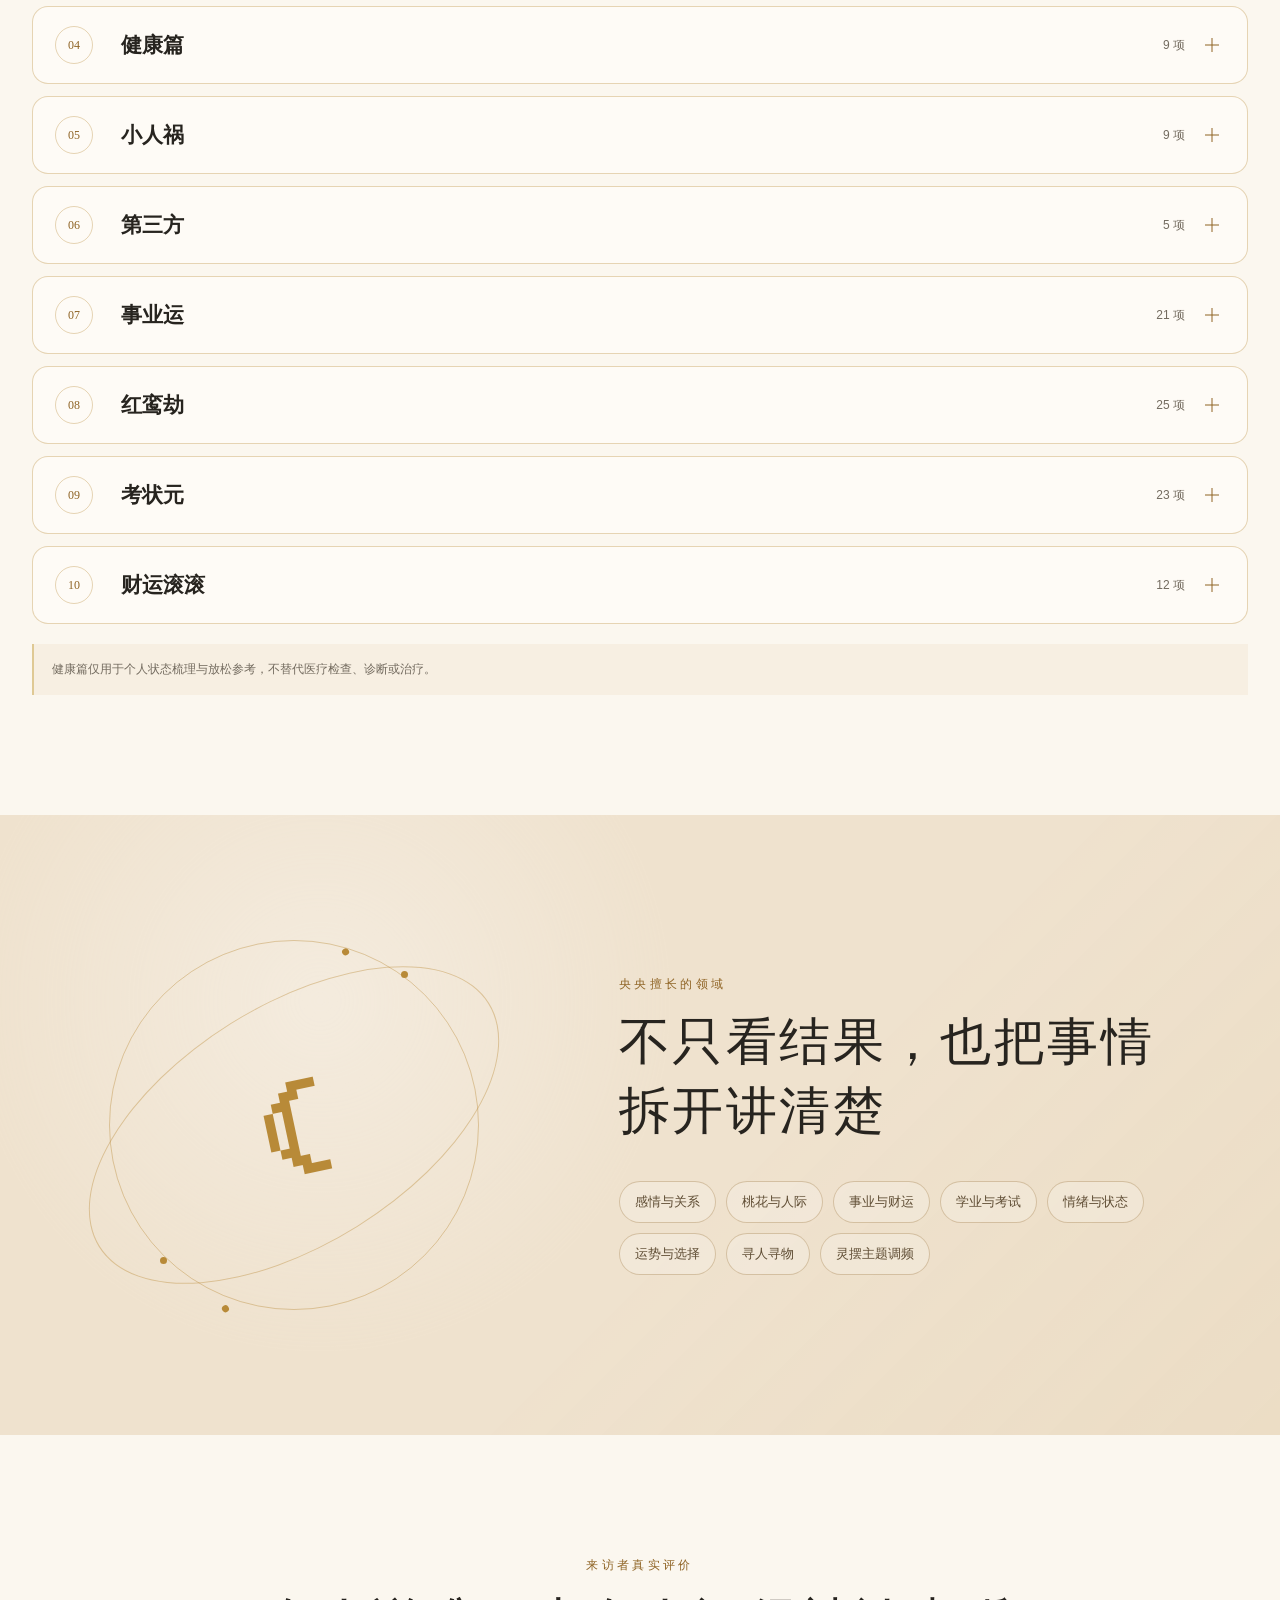
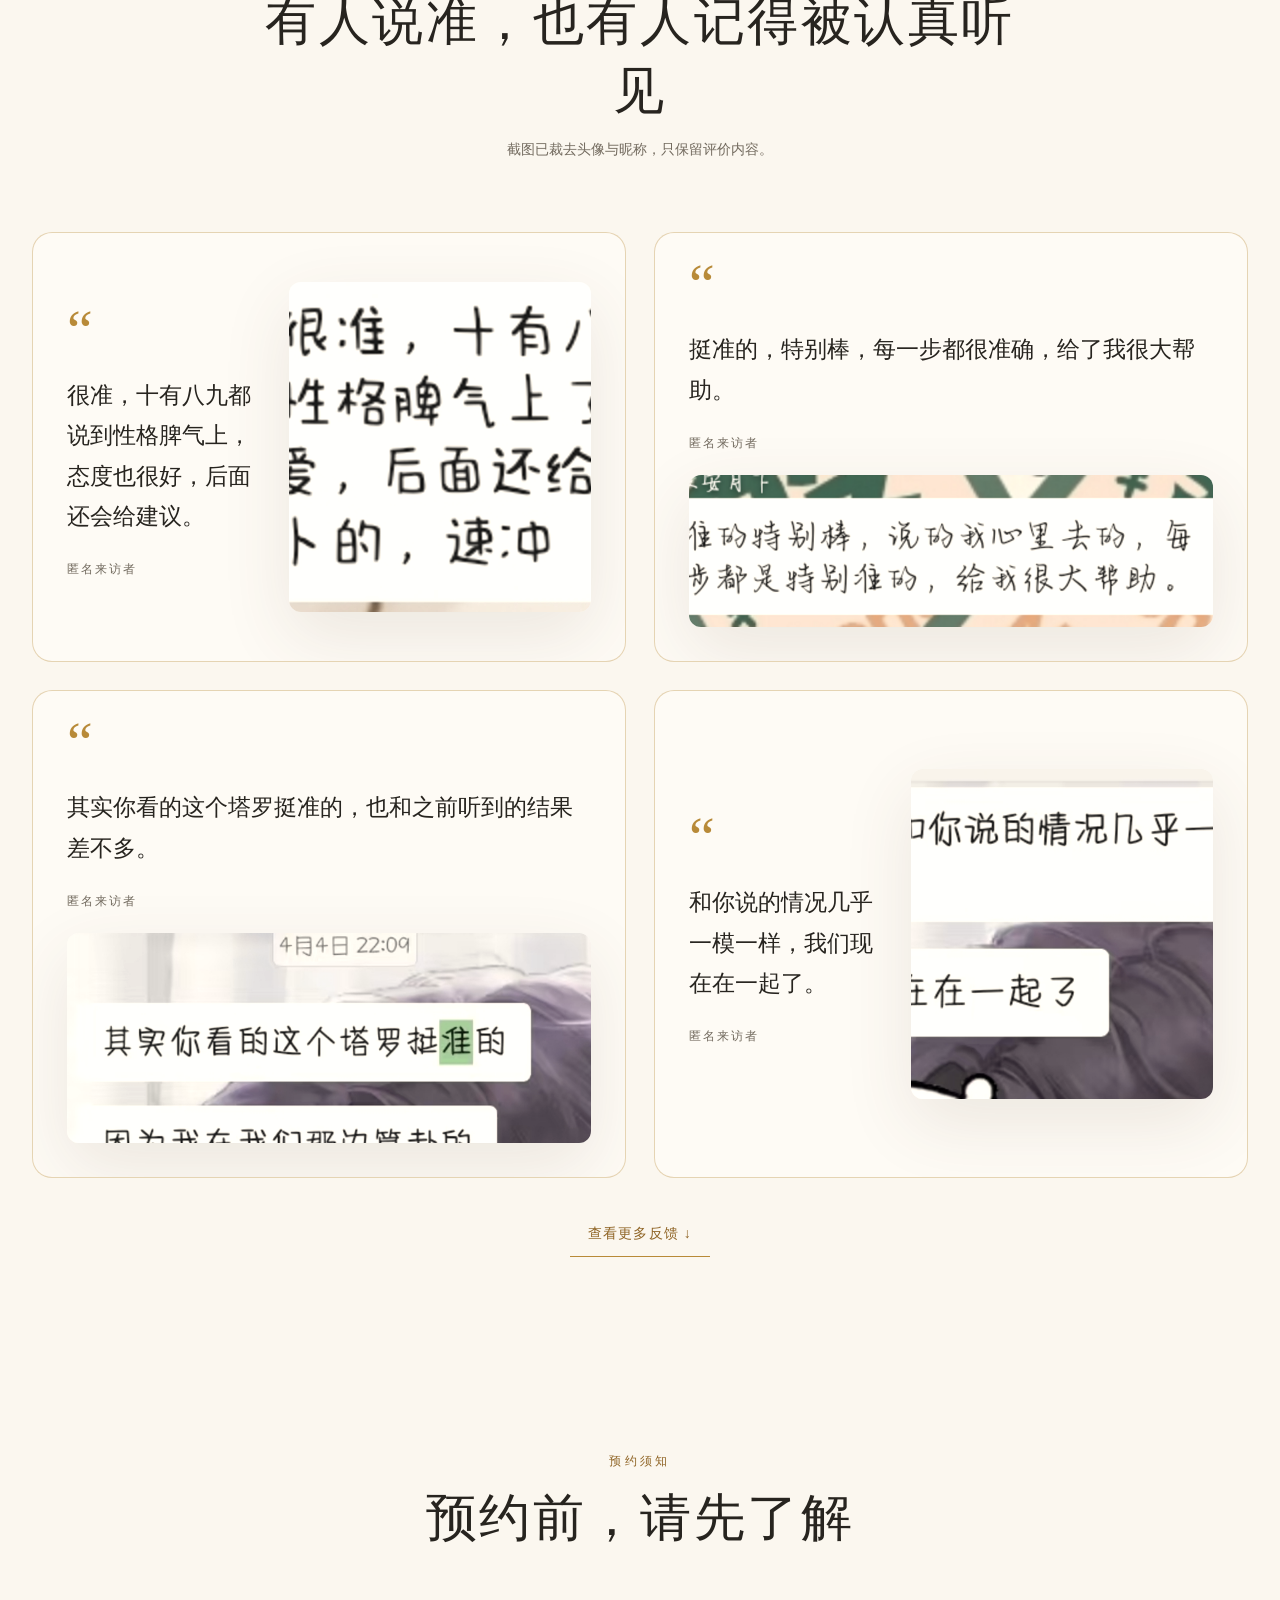
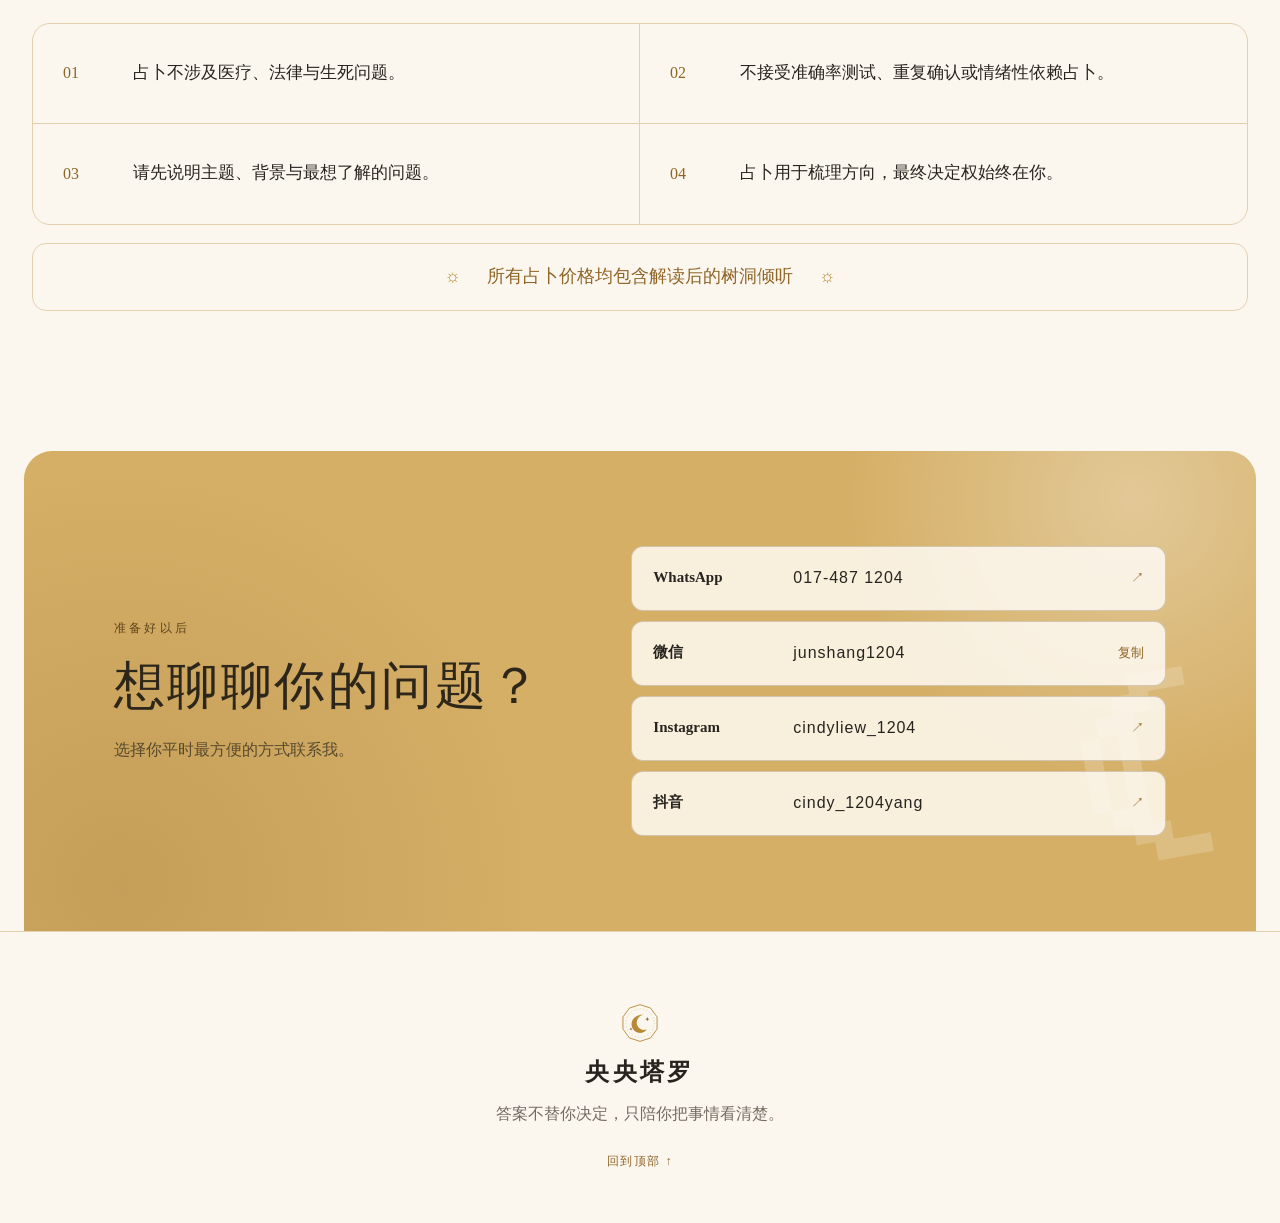
==== commit 7ebaa828: "Add pendulum reference section to RMB page" ====
--- a/index.html
+++ b/index.html
@@ -13,8 +13,8 @@
     <title>央央塔罗｜人民币服务</title>
     <link rel="icon" href="./favicon.svg" type="image/svg+xml" />
     <link rel="manifest" href="./site.webmanifest" />
-    <link rel="stylesheet" href="./styles.css?v=cbba94f" />
-    <script src="./app.js" defer></script>
+    <link rel="stylesheet" href="./styles.css?v=20260811-pendulum" />
+    <script src="./app.js?v=20260811-pendulum" defer></script>
   </head>
   <body data-currency="rmb">
     <a class="skip-link" href="#main">跳到主要内容</a>
@@ -30,6 +30,7 @@
         </button>
         <nav class="site-nav" id="site-nav" aria-label="主要导航">
           <a href="#services">服务项目</a>
+          <a href="#pendulum-reference">灵摆项目</a>
           <a href="#feedback">真实反馈</a>
           <a href="#notes">预约须知</a>
           <a href="#contact">联系央央</a>
@@ -67,6 +68,20 @@
           <span>点击任一项目，可查看适用范围和具体说明。</span>
         </header>
         <div class="service-groups" id="service-groups"></div>
+      </section>
+
+      <section class="pendulum-reference section-shell" id="pendulum-reference" aria-labelledby="pendulum-reference-title">
+        <header class="section-heading reveal">
+          <p>灵摆调频主题</p>
+          <h2 id="pendulum-reference-title">所有可参考项目</h2>
+          <span data-pendulum-count>共 10 大主题，点击主题即可查看完整内容。</span>
+        </header>
+        <div class="pendulum-reference-toolbar reveal">
+          <p>不知道该选哪一项也没关系，预约时把情况告诉央央即可。</p>
+          <button id="pendulum-expand-all" type="button" aria-expanded="false">展开全部 <span aria-hidden="true">↓</span></button>
+        </div>
+        <div class="pendulum-topic-list" id="pendulum-topic-list"></div>
+        <p class="pendulum-disclaimer reveal">健康篇仅用于个人状态梳理与放松参考，不替代医疗检查、诊断或治疗。</p>
       </section>
 
       <section class="expertise" aria-labelledby="expertise-title">
--- a/styles.css
+++ b/styles.css
@@ -72,6 +72,7 @@
 .service-intro > p { margin: 0; color: var(--gold); font-family: var(--serif); font-size: 12px; }
 .service-intro h3 { font-family: var(--serif); font-size: 27px; margin: 3px 0 8px; font-weight: 600; }
 .service-intro > span { color: var(--muted); font-size: 13px; line-height: 1.7; }
+.service-reference-link { display: inline-block; margin-top: 13px; color: var(--gold-deep); font-size: 12px; letter-spacing: .06em; border-bottom: 1px solid var(--gold-pale); }
 .price-list { display: grid; }
 .price-row { width: 100%; min-height: 74px; padding: 14px 0; display: grid; grid-template-columns: 1fr auto 32px; align-items: center; gap: 24px; text-align: left; border: 0; border-bottom: 1px dashed rgba(184,138,56,.28); background: transparent; cursor: pointer; }
 .price-row:last-child { border-bottom: 0; }
@@ -81,6 +82,32 @@
 .price-row > b { color: var(--gold-deep); font-family: var(--serif); font-size: 22px; white-space: nowrap; font-weight: 500; }
 .price-row > i { color: var(--gold); font-style: normal; font-size: 22px; transition: transform .25s ease; }
 .price-row:hover > i { transform: translateX(6px); }
+
+.pendulum-reference { padding-top: 24px; }
+.pendulum-reference .section-heading { margin-bottom: 38px; }
+.pendulum-reference-toolbar { min-height: 64px; margin-bottom: 16px; padding: 10px 18px 10px 24px; display: flex; align-items: center; justify-content: space-between; gap: 24px; border: 1px solid var(--line); border-radius: 14px; background: rgba(255,253,248,.62); }
+.pendulum-reference-toolbar p { margin: 0; color: var(--muted); font-size: 13px; }
+.pendulum-reference-toolbar button { flex: none; padding: 8px 4px; color: var(--gold-deep); border: 0; border-bottom: 1px solid var(--gold); background: transparent; cursor: pointer; font-size: 13px; letter-spacing: .08em; }
+.pendulum-topic-list { display: grid; gap: 12px; }
+.pendulum-topic { border: 1px solid var(--line); border-radius: 16px; background: rgba(255,253,248,.72); overflow: hidden; }
+.pendulum-topic summary { min-height: 76px; padding: 13px 22px; display: grid; grid-template-columns: 48px 1fr auto 22px; align-items: center; gap: 18px; cursor: pointer; list-style: none; }
+.pendulum-topic summary::-webkit-details-marker { display: none; }
+.pendulum-topic summary:focus-visible { outline: 2px solid var(--gold); outline-offset: -4px; border-radius: 14px; }
+.pendulum-topic-number { width: 38px; height: 38px; display: grid; place-items: center; color: var(--gold-deep); border: 1px solid var(--line); border-radius: 50%; font-family: var(--serif); font-size: 12px; }
+.pendulum-topic summary strong { font-family: var(--serif); font-size: 21px; font-weight: 600; }
+.pendulum-topic summary small { color: var(--muted); font-size: 12px; }
+.pendulum-topic summary i { position: relative; width: 18px; height: 18px; }
+.pendulum-topic summary i::before, .pendulum-topic summary i::after { content: ""; position: absolute; top: 50%; left: 50%; width: 14px; height: 1px; background: var(--gold-deep); transform: translate(-50%, -50%); transition: transform .2s ease; }
+.pendulum-topic summary i::after { transform: translate(-50%, -50%) rotate(90deg); }
+.pendulum-topic[open] summary i::after { transform: translate(-50%, -50%) rotate(0); }
+.pendulum-topic[open] summary { border-bottom: 1px solid var(--line); }
+.pendulum-topic-body { padding: 28px; }
+.pendulum-topic-group + .pendulum-topic-group { margin-top: 26px; padding-top: 25px; border-top: 1px dashed rgba(184,138,56,.32); }
+.pendulum-topic-group h3 { width: fit-content; margin: 0 0 16px; padding: 5px 12px; color: var(--gold-deep); border-radius: 999px; background: var(--ivory-deep); font-family: var(--serif); font-size: 15px; font-weight: 600; }
+.pendulum-topic-group ul { list-style: none; margin: 0; padding: 0; display: grid; grid-template-columns: repeat(3, minmax(0, 1fr)); gap: 10px; }
+.pendulum-topic-group li { min-height: 45px; padding: 9px 13px 9px 28px; display: flex; align-items: center; position: relative; border: 1px solid rgba(184,138,56,.22); border-radius: 9px; background: var(--ivory); color: #5b5144; font-size: 13px; line-height: 1.55; }
+.pendulum-topic-group li::before { content: ""; position: absolute; left: 13px; width: 5px; height: 5px; border-radius: 50%; background: var(--gold-pale); }
+.pendulum-disclaimer { margin: 20px 0 0; padding: 15px 18px; color: var(--muted); border-left: 2px solid var(--gold-pale); background: rgba(244,234,217,.55); font-size: 12px; }
 
 .expertise { position: relative; min-height: 620px; display: grid; grid-template-columns: .92fr 1.08fr; background: #efe2ce; overflow: hidden; }
 .expertise::before { content: ""; position: absolute; inset: 0; opacity: .32; background: radial-gradient(circle at 25% 30%, white, transparent 34%), linear-gradient(135deg, transparent 55%, rgba(184,138,56,.18)); }
@@ -168,6 +195,7 @@
   .hero-visual::before { inset: 0 0 auto; width: 100%; height: 16%; background: linear-gradient(180deg, var(--ivory), transparent); }
   .hero-visual img { object-position: 57% center; }
   .service-group { grid-template-columns: 1fr; }
+  .pendulum-topic-group ul { grid-template-columns: repeat(2, minmax(0, 1fr)); }
   .expertise { grid-template-columns: .75fr 1.25fr; }
   .contact { grid-template-columns: 1fr; gap: 40px; }
 }
@@ -197,6 +225,15 @@
   .price-row strong { font-size: 16px; }
   .price-row small { max-width: 220px; line-height: 1.5; margin-top: 3px; }
   .price-row > b { font-size: 17px; }
+  .pendulum-reference { padding-top: 12px; }
+  .pendulum-reference-toolbar { align-items: flex-start; padding: 16px; }
+  .pendulum-reference-toolbar p { max-width: 72%; }
+  .pendulum-topic summary { min-height: 70px; padding: 11px 14px; grid-template-columns: 40px 1fr auto 18px; gap: 10px; }
+  .pendulum-topic-number { width: 34px; height: 34px; }
+  .pendulum-topic summary strong { font-size: 18px; }
+  .pendulum-topic-body { padding: 18px 14px; }
+  .pendulum-topic-group ul { grid-template-columns: 1fr; gap: 7px; }
+  .pendulum-topic-group li { min-height: 42px; }
   .expertise { display: block; min-height: 0; }
   .expertise-art { min-height: 320px; }
   .orbit-one { width: 240px; height: 240px; }
